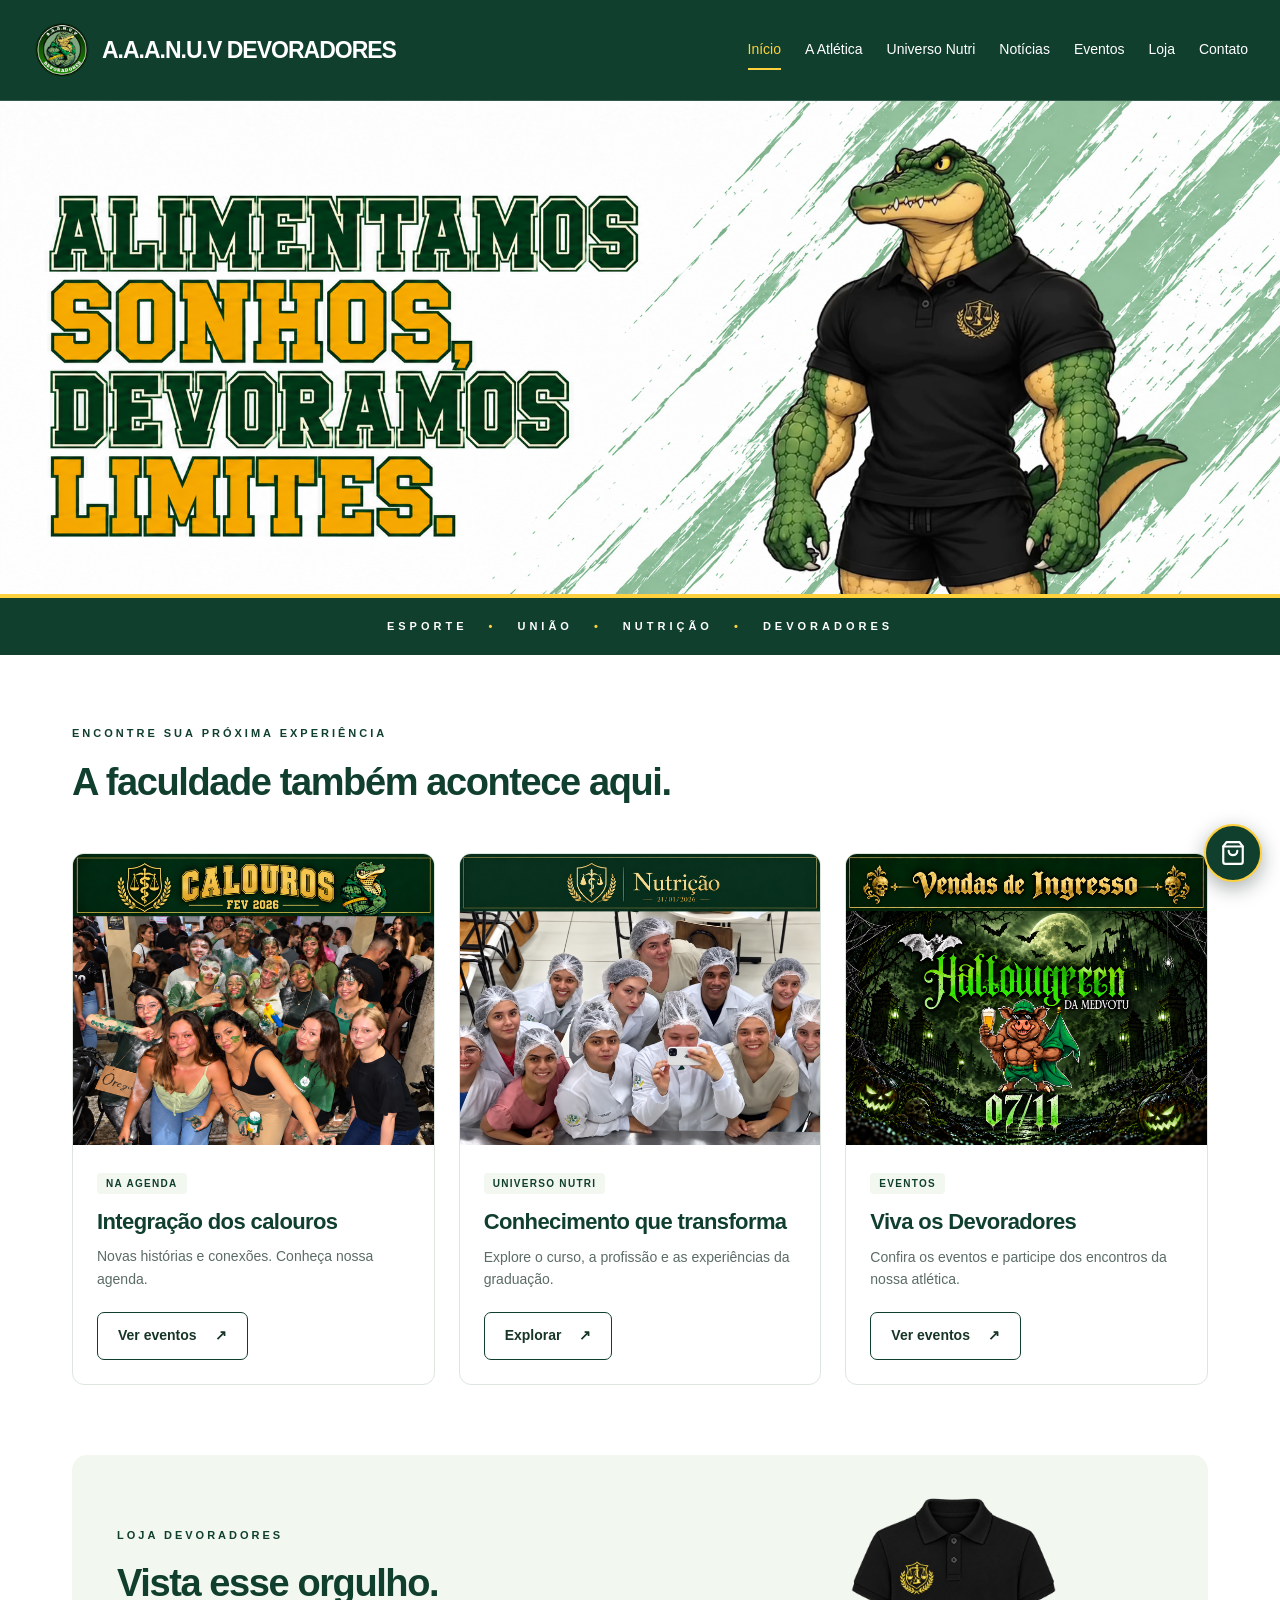
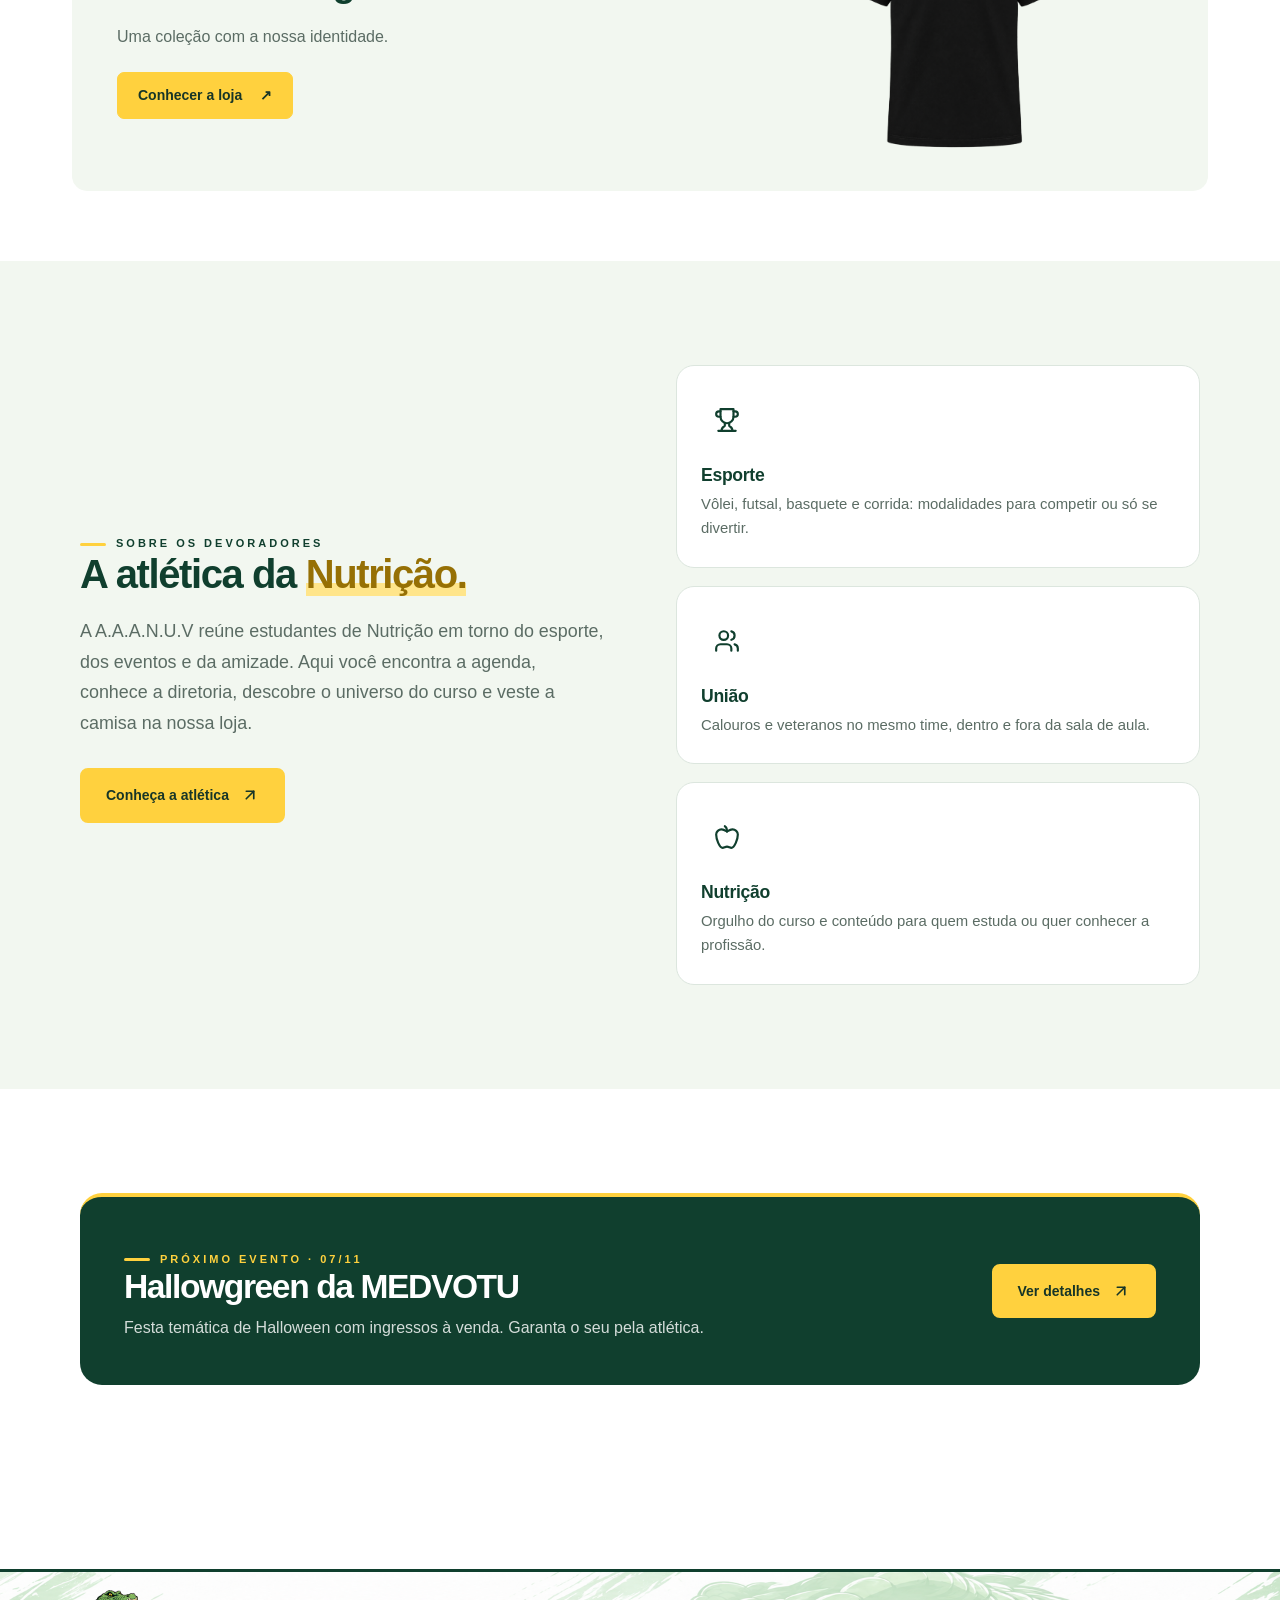
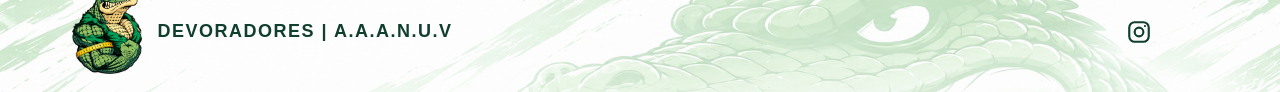
==== index.html @ dd300fca "Adicionando arquivos do site Devoradores" ====
<!doctype html>
<html lang="pt-BR">
  <head>
    <meta charset="UTF-8" />
    <meta name="viewport" content="width=device-width, initial-scale=1" />
    <meta
      name="description"
      content="Devoradores: a atlética de Nutrição da Unifev. Conheça a atlética, o curso, os eventos e a loja."
    />
    <title>Início | Devoradores</title>
    <link rel="icon" href="assets/logo.png" type="image/png" />
    <link rel="stylesheet" href="assets/layout-final.css?v=22" />
    <link rel="stylesheet" href="assets/extras.css?v=1" />
    <style>
      /* Keep the character at full banner height; the WebM has transparent side margins. */
      .hero-banner video#animated-mascot {
        width: auto;
        height: 100%;
        max-width: none;
        flex-shrink: 0;
        object-fit: contain;
        background: transparent;
        pointer-events: none;
      }
    </style>
    <script src="components/site-header.js"></script><script src="components/site-footer.js"></script><script defer src="assets/app.js"></script>
  </head>
  <body>
    <a class="skip" href="#main">Pular para o conteúdo</a>
    <site-header></site-header>
    <main id="main" class="home-full-width">
      <section
        class="hero hero-banner"
        aria-label="Alimentamos sonhos, devoramos limites."
      >
        <img
          class="slogan-banner"
          src="assets/background/topo.png"
          alt="Alimentamos sonhos, devoramos limites. — slogan em verde e amarelo, com rachados verdes à direita"
          width="2021"
          height="778"
          fetchpriority="high"
        />
        <div class="mascot-animation">
          <video
            id="animated-mascot"
            class="hero-image"
            autoplay
            loop
            muted
            playsinline
            preload="auto"
            aria-label="Mascote crocodilo dos Devoradores animado"
            width="1280"
            height="720"
          >
            <source src="assets/devoradores-transparente.webm" type="video/webm" />
          </video>
        </div>
      </section>
      <div class="ribbon">
        ESPORTE <span>•</span> UNIÃO <span>•</span> NUTRIÇÃO
        <span>•</span> DEVORADORES
      </div>
      <div class="content-container">
      <section>
        <div class="section-head">
          <div>
            <p class="eyebrow">Encontre sua próxima experiência</p>
            <h2>A faculdade também acontece aqui.</h2>
          </div>
        </div>
        <div class="grid three experience-grid">
          <article class="card">
            <img
              class=""
              src="assets/calouros.png"
              alt="Integração dos calouros"
              loading="lazy"
            />
            <div class="card-body">
              <span class="tag">Na agenda</span>
              <h3>Integração dos calouros</h3>
              <p>
                Novas histórias e conexões. Conheça nossa agenda.
              </p>
              <a class="button outline" href="eventos.html"
                >Ver eventos <span aria-hidden="true">↗</span></a
              >
            </div>
          </article>
          <article class="card">
            <img
              class=""
              src="assets/nutricao.png"
              alt="Conhecimento que transforma"
              loading="lazy"
            />
            <div class="card-body">
              <span class="tag">Universo Nutri</span>
              <h3>Conhecimento que transforma</h3>
              <p>
                Explore o curso, a profissão e as experiências da graduação.
              </p>
              <a class="button outline" href="nutri.html"
                >Explorar <span aria-hidden="true">↗</span></a
              >
            </div>
          </article>
          <article class="card">
            <img src="assets/eventos.png" alt="Eventos dos Devoradores" loading="lazy" />
            <div class="card-body">
              <span class="tag">Eventos</span>
              <h3>Viva os Devoradores</h3>
              <p>Confira os eventos e participe dos encontros da nossa atlética.</p>
              <a class="button outline" href="eventos.html">Ver eventos <span aria-hidden="true">↗</span></a>
            </div>
          </article>
        </div>
      </section>
      <section class="callout">
        <div>
          <p class="eyebrow">Loja Devoradores</p>
          <h2>Vista esse orgulho.</h2>
          <p>Uma coleção com a nossa identidade.</p>
          <a class="button" href="loja.html"
            >Conhecer a loja <span aria-hidden="true">↗</span></a
          >
        </div>
        <img
          class=""
          src="assets/camiseta.png"
          alt="Camiseta esportiva Devoradores"
          loading="lazy"
        />
      </section>
      </div>

      <section class="ex-sec ex-sec--tint" aria-labelledby="sobre-title">
        <div class="ex-wrap ex-split-light">
          <div class="ex-head">
            <p class="ex-eyebrow">Sobre os Devoradores</p>
            <h2 id="sobre-title">A atlética da <em>Nutrição.</em></h2>
            <p class="ex-lead">
              A A.A.A.N.U.V reúne estudantes de Nutrição em torno do esporte, dos eventos e da
              amizade. Aqui você encontra a agenda, conhece a diretoria, descobre o universo do
              curso e veste a camisa na nossa loja.
            </p>
            <div class="ex-actions"><a class="ex-btn" href="atletica.html">Conheça a atlética <svg viewBox="0 0 24 24" fill="none" stroke="currentColor" stroke-width="2.2" stroke-linecap="round" stroke-linejoin="round" aria-hidden="true"><path d="M7 17 17 7"/><path d="M7 7h10v10"/></svg></a></div>
          </div>
          <div class="ex-cards ex-cards--3s">
            <article class="ex-card"><span class="ex-icon"><svg viewBox="0 0 24 24" fill="none" stroke="currentColor" stroke-width="2" stroke-linecap="round" stroke-linejoin="round" aria-hidden="true"><path d="M6 9H4.5a2.5 2.5 0 0 1 0-5H6"/><path d="M18 9h1.5a2.5 2.5 0 0 0 0-5H18"/><path d="M4 22h16"/><path d="M10 14.66V17c0 .55-.47.98-.97 1.21C7.85 18.75 7 20.24 7 22"/><path d="M14 14.66V17c0 .55.47.98.97 1.21C16.15 18.75 17 20.24 17 22"/><path d="M18 2H6v7a6 6 0 0 0 12 0V2Z"/></svg></span><h3>Esporte</h3><p>Vôlei, futsal, basquete e corrida: modalidades para competir ou só se divertir.</p></article>
            <article class="ex-card"><span class="ex-icon"><svg viewBox="0 0 24 24" fill="none" stroke="currentColor" stroke-width="2" stroke-linecap="round" stroke-linejoin="round" aria-hidden="true"><path d="M16 21v-2a4 4 0 0 0-4-4H6a4 4 0 0 0-4 4v2"/><circle cx="9" cy="7" r="4"/><path d="M22 21v-2a4 4 0 0 0-3-3.87"/><path d="M16 3.13a4 4 0 0 1 0 7.75"/></svg></span><h3>União</h3><p>Calouros e veteranos no mesmo time, dentro e fora da sala de aula.</p></article>
            <article class="ex-card"><span class="ex-icon"><svg viewBox="0 0 24 24" fill="none" stroke="currentColor" stroke-width="2" stroke-linecap="round" stroke-linejoin="round" aria-hidden="true"><path d="M12 20.94c1.5 0 2.75 1.06 4 1.06 3 0 6-8 6-12.22A4.91 4.91 0 0 0 17 5c-2.22 0-4 1.44-5 2-1-.56-2.78-2-5-2a4.9 4.9 0 0 0-5 4.78C2 14 5 22 8 22c1.25 0 2.5-1.06 4-1.06Z"/><path d="M10 2c1 .5 2 2 2 5"/></svg></span><h3>Nutrição</h3><p>Orgulho do curso e conteúdo para quem estuda ou quer conhecer a profissão.</p></article>
          </div>
        </div>
      </section>

      <section class="ex-sec" aria-labelledby="proximo-title">
        <div class="ex-wrap">
          <div class="ex-banner">
            <div>
              <p class="ex-eyebrow">Próximo evento · 07/11</p>
              <h2 id="proximo-title">Hallowgreen da MEDVOTU</h2>
              <p data-sales-note data-open="Festa temática de Halloween com ingressos à venda. Garanta o seu pela atlética.">Festa temática de Halloween. Vendas de ingressos liberadas em 17/10.</p>
            </div>
            <a class="ex-btn" href="eventos.html#agenda">Ver detalhes <svg viewBox="0 0 24 24" fill="none" stroke="currentColor" stroke-width="2.2" stroke-linecap="round" stroke-linejoin="round" aria-hidden="true"><path d="M7 17 17 7"/><path d="M7 7h10v10"/></svg></a>
          </div>
        </div>
      </section>

    </main>
    <site-footer></site-footer>
    <dialog id="detail-dialog">
      <button class="close" aria-label="Fechar janela">×</button>
      <div id="detail-content"></div>
    </dialog>
    <div id="toast" role="status" aria-live="polite"></div>
  <button class="cart-fab" id="cart-open" type="button" aria-label="Abrir sacola"><svg viewBox="0 0 24 24" width="26" height="26" fill="none" stroke="currentColor" stroke-width="2" stroke-linecap="round" stroke-linejoin="round" aria-hidden="true"><path d="M6 2 3 6v14a2 2 0 0 0 2 2h14a2 2 0 0 0 2-2V6l-3-4Z"/><path d="M3 6h18"/><path d="M16 10a4 4 0 0 1-8 0"/></svg><span class="cart-badge" id="cart-count" hidden>0</span></button></body>
</html>
---- assets/layout-final.css ----
*{box-sizing:border-box} :root{--green:#103f2e;--gold:#ffd13e;--ink:#203b31;--muted:#5b6c64;--line:#dce6de;--pale:#f2f7f0}html{scroll-behavior:smooth}body{margin:0;background:#fff;color:var(--ink);font-family:Arial,Helvetica,sans-serif;line-height:1.6}a{color:inherit;text-decoration:none}button,input,select,textarea{font:inherit}button,a,input,select,textarea{-webkit-tap-highlight-color:transparent}button{cursor:pointer}button:focus-visible,a:focus-visible,input:focus-visible,select:focus-visible,textarea:focus-visible{outline:3px solid #bd9112;outline-offset:4px}header{border-bottom:1px solid var(--line);background:#fff}.header-inner{max-width:1240px;margin:auto;min-height:92px;padding:20px 32px;display:flex;align-items:center;gap:26px}.brand{font-weight:900;letter-spacing:-1px;color:var(--green);display:flex;align-items:center;gap:10px;font-size:23px}.brand img{object-fit:contain}nav{display:flex;gap:24px;margin-left:auto;font-size:14px}nav a{padding:8px 0;border-bottom:2px solid transparent}nav a:hover,nav a[aria-current]{color:var(--green);border-color:var(--gold)}.menu-toggle{display:none}.skip{position:absolute;top:-60px;left:15px;background:var(--gold);padding:10px;z-index:20}.skip:focus{top:10px}main{max-width:1200px;margin:auto;padding:0 32px}section{margin:70px 0}.hero{display:grid;grid-template-columns:1.05fr 1fr;gap:55px;align-items:center;min-height:480px;margin:36px 0 44px}.hero-image{width:100%;height:410px;object-fit:contain;border-radius:22px}.hero:has(.hero-image[src$="svg"]){background:linear-gradient(110deg,#fff 50%,#f5f9f3);border-radius:20px}.hero-image[src$="svg"]{object-fit:cover;height:360px}h1,h2,h3{color:var(--green);line-height:1.08;letter-spacing:-1.4px;margin:0 0 20px}h1{font-size:clamp(38px,4.7vw,64px);font-weight:900}h2{font-size:clamp(27px,3vw,38px)}h3{font-size:22px;letter-spacing:-.6px;margin:15px 0 12px}em{font-style:normal;color:#967005;background:linear-gradient(transparent 70%,#ffe58a 70%)}p{color:var(--muted);margin:0 0 22px}.lead{font-size:19px;max-width:540px}.eyebrow{font-size:11px;text-transform:uppercase;letter-spacing:3px;font-weight:bold;color:var(--green);margin:0 0 19px}.button{display:inline-flex;align-items:center;justify-content:center;gap:18px;padding:13px 20px;border:1px solid var(--gold);border-radius:7px;background:var(--gold);color:#173527;font-size:14px;font-weight:bold;line-height:1.4}.button:hover{background:#ffe070;transform:translateY(-1px)}.outline{border-color:var(--green);background:#fff}.outline:hover{background:var(--pale)}.ribbon{border-top:1px solid var(--line);border-bottom:1px solid var(--line);padding:20px 8px;text-align:center;font-size:11px;font-weight:bold;letter-spacing:4px}.ribbon span{color:#bd8f1b;margin:0 14px}.grid{display:grid;gap:24px}.two{grid-template-columns:repeat(2,minmax(0,1fr))}.three{grid-template-columns:repeat(3,minmax(0,1fr))}.four{grid-template-columns:repeat(4,minmax(0,1fr))}.section-head{display:flex;justify-content:space-between;align-items:center;margin-bottom:30px}.card{border:1px solid var(--line);border-radius:12px;overflow:hidden;background:#fff;height:100%;transition:box-shadow .2s}.card:hover{box-shadow:0 10px 35px #143e2d0c}.card>img{width:100%;height:auto;object-fit:contain;display:block}.card-body{padding:24px}.card-body p{font-size:14px}.tag{font-size:10px;font-weight:bold;text-transform:uppercase;letter-spacing:1.3px;color:var(--green);background:var(--pale);padding:5px 9px;border-radius:4px}.callout{display:flex;align-items:center;justify-content:space-between;gap:36px;background:var(--pale);padding:38px 45px;border-radius:15px}.callout>img{width:40%;height:260px;object-fit:contain}.callout p{max-width:550px}.compact h2{font-size:30px}.compact p{margin-bottom:0}.compact .button{flex-shrink:0}.panel{padding:30px;background:var(--pale);border:1px solid var(--line);border-radius:12px}.values>div{border-bottom:1px solid var(--line);padding:12px 0}.values>div:last-child{border:0}.values p{margin:8px 0}.mini{border:1px solid var(--line);padding:25px;border-radius:10px}.mini p{font-size:13px;margin-bottom:0}.number{color:#987823;font-size:26px}.small{font-size:12px;line-height:1.6;margin-top:20px}.text-button{border:0;background:transparent;color:var(--green);padding:8px 0;font-weight:bold;font-size:14px}.text-button:hover{text-decoration:underline}.filters{display:flex;justify-content:space-between;align-items:end;gap:25px;margin-bottom:30px}.search{max-width:330px;flex:1}label{display:block;font-size:13px;font-weight:bold;color:var(--green)}input,select,textarea{display:block;width:100%;padding:12px 14px;margin:8px 0 18px;border:1px solid #cbd9ce;border-radius:6px;background:#fff;color:var(--ink)}textarea{resize:vertical}.chips{display:flex;gap:9px;flex-wrap:wrap;margin-bottom:18px}.chip{background:#f1f5ef;color:var(--green);border:1px solid var(--line);padding:10px 17px;border-radius:6px;font-size:13px}.chip.selected{background:var(--green);color:#fff}.shop-intro{max-width:800px}.shop-layout{display:grid;grid-template-columns:230px 1fr;gap:30px;align-items:start}.vertical-chips{display:flex;flex-direction:column;gap:10px}.product>img{height:260px;object-fit:contain;background:#f3f6f2}.product .button{width:100%}.contact-row{display:flex;justify-content:space-between;padding:18px 0;border-bottom:1px solid var(--line);font-size:14px;gap:20px}.contact-row>span{color:var(--muted)}.contact-mascot{width:100%;height:290px;object-fit:contain;margin-top:25px}#form-status{font-size:14px;color:var(--green);margin-top:15px}footer{max-width:1200px;margin:80px auto 0;border-top:1px solid var(--line);padding:35px 32px;display:flex;flex-wrap:wrap;gap:22px;align-items:center;font-size:13px}footer p{margin:0;flex:1}footer small{width:100%;color:var(--muted);font-size:11px}dialog{width:min(640px,calc(100% - 28px));max-height:90vh;overflow:auto;border:1px solid var(--line);border-radius:16px;padding:40px;color:var(--ink)}dialog::backdrop{background:#0c2b24aa}.close{position:absolute;top:12px;right:16px;border:0;background:none;font-size:28px;color:var(--green)}.dialog-image{width:100%;max-height:260px;object-fit:contain;border-radius:10px;margin-bottom:25px}.cart-row{display:flex;gap:20px;align-items:center;border-bottom:1px solid var(--line);padding:15px 0}.cart-row img{width:85px;height:80px;object-fit:contain}.cart-row p{font-size:12px;margin:5px 0}.cart-row button{margin-left:auto}#toast:not(:empty){position:fixed;bottom:20px;left:50%;transform:translateX(-50%);background:var(--green);color:white;border-radius:10px;padding:16px 25px;box-shadow:0 8px 30px #0002;z-index:10;max-width:90%;font-size:14px}[hidden]{display:none!important}@media(max-width:1000px){.header-inner{gap:14px}nav{gap:13px;font-size:12px}.brand{font-size:19px}.hero{gap:25px}.three{gap:15px}.card-body{padding:20px}}@media(max-width:780px){.header-inner{padding:16px 20px;flex-wrap:wrap;min-height:75px}.menu-toggle{display:block;margin-left:auto;background:#fff;border:1px solid var(--line);border-radius:6px;padding:5px 12px;font-size:22px}nav{display:none;order:4;width:100%;margin:0;padding:10px 0;flex-direction:column;gap:4px}nav.open{display:flex}nav a{padding:10px}main{padding:0 20px}section{margin:44px 0}.hero{grid-template-columns:1fr;gap:20px;margin-top:35px;min-height:0}.hero-image{height:340px}.hero-image[src$="svg"]{height:270px}h1{font-size:46px}.eyebrow{font-size:10px}.lead{font-size:17px}.ribbon{letter-spacing:1.5px;font-size:9px;padding:16px 0}.ribbon span{margin:0 5px}.two,.three{grid-template-columns:1fr}.four{grid-template-columns:repeat(2,minmax(0,1fr))}.card>img{height:auto}.callout{padding:28px;flex-direction:column;align-items:start;gap:24px}.callout>img{width:100%;height:220px}.compact .button{align-self:start}.filters{flex-direction:column;align-items:stretch;gap:10px}.search{max-width:none}.shop-layout{grid-template-columns:1fr}.vertical-chips{flex-direction:row;flex-wrap:wrap}.shop-layout>.grid{grid-template-columns:repeat(2,minmax(0,1fr));gap:12px}.product>img{height:170px}.product h3{font-size:18px}.product .card-body{padding:15px}.product .button{font-size:12px;padding:11px 8px;gap:8px}.contact-row{flex-wrap:wrap}.panel{padding:24px}footer{padding:28px 20px;margin-top:50px;gap:15px}footer p{flex-basis:100%}dialog{padding:35px 22px}.cart-row{gap:10px}.cart-row img{width:55px}}@media(prefers-reduced-motion:reduce){html{scroll-behavior:auto}*{transition:none!important}.button:hover{transform:none}}
/* Emblema oficial fornecido pelo usuário */
.brand img{width:60px;height:60px;object-fit:contain;flex-shrink:0}footer .brand img{width:50px;height:50px}@media(max-width:780px){.brand img{width:45px;height:45px}.header-inner{gap:10px}.brand{font-size:17px}}

.mascot-animation{text-align:center;min-width:0}.mascot-animation .hero-image{height:440px;object-fit:contain;display:block}.mascot-animation .text-button{font-size:12px;font-weight:normal}@media(max-width:780px){.mascot-animation .hero-image{height:360px}}


      /* Banner incorporado: não requer um arquivo de imagem separado. */
      .hero.hero-banner {
        position: relative;
        display: block;
        padding: 0;
        overflow: hidden;
        background: #fff;
        isolation: isolate;
        gap: 0;
      }
      .hero-banner .slogan-banner {
        display: block;
        width: 100%;
        height: auto;
        max-width: none;
        border: 0;
        border-radius: 0;
        box-shadow: none;
      }
      .hero-banner .mascot-animation {
        position: absolute;
        inset: 3% 2% 0 52%;
        display: flex;
        flex-direction: column;
        align-items: center;
        justify-content: flex-end;
        gap: 4px;
        min-width: 0;
      }
      .hero-banner .hero-image {
        display: block;
        width: auto;
        height: 100%;
        max-width: 100%;
        max-height: 100%;
        object-fit: contain;
        background: transparent;
        border: 0;
        border-radius: 0;
        box-shadow: none;
      }

      @media (max-width: 640px) {
        .hero-banner .mascot-animation { inset: 2% 1% 0 52%; }
      }
    
body>main#main.home-full-width{width:100%;max-width:none;padding:0;margin:0}
body>main#main.home-full-width>.hero.hero-banner{width:100%;max-width:none;margin:0;padding:0;min-height:0}
body>main#main.home-full-width>.ribbon{width:100%;max-width:none;margin:0;background:#103f2e;color:#fff;border:0;border-top:4px solid #ffd13e}
body>main#main.home-full-width>.ribbon span{color:#ffd13e}

/* Cabeçalho completo de ponta a ponta. */
header{width:100%;max-width:none}
header>.header-inner{width:100%;max-width:none;margin:0;padding-left:32px;padding-right:32px}
/* Banner e faixa ocupam a largura total; só o conteúdo tem margens. */
body>main#main.home-full-width{width:100%;max-width:none;margin:0;padding:0}
body>main#main.home-full-width>.hero.hero-banner{width:100%;max-width:none;margin:0;padding:0}
body>main#main.home-full-width>.ribbon{width:100%;max-width:none;margin:0;background:#103f2e;color:#fff;border:0;border-top:4px solid #ffd13e}
body>main#main.home-full-width>.ribbon span{color:#ffd13e}
main.home-full-width>.content-container{width:100%;max-width:1200px;margin:0 auto;padding:0 32px}
body>footer{width:100%;max-width:none;background:#103f2e;color:#fff;border-top:4px solid #ffd13e}
body>footer .brand,body>footer p,body>footer small{color:#fff}
@media(max-width:780px){header>.header-inner{padding-left:20px;padding-right:20px}main.home-full-width>.content-container{padding:0 20px}}

/* Menu verde em todas as páginas. */
header{background:#103f2e;border-bottom:1px solid #ffffff24;color:#fff}
header .brand,header nav a{color:#fff}
header nav a:hover,header nav a[aria-current]{color:var(--gold);border-color:var(--gold)}
header .menu-toggle{background:transparent;border-color:#ffffff55;color:#fff}

/* Imagens completas e cards adaptados às suas proporções originais. */
.experience-grid{align-items:start}
.experience-grid>.card{height:auto}
.experience-grid .card-body{overflow-wrap:break-word}

/* Cards com imagens completas nas proporções originais. */
.experience-grid{align-items:start}
.experience-grid>.card{height:auto}
.experience-grid .card-body{overflow-wrap:break-word}

/* Imagens completas, com altura proporcional à largura. */
.card:not(.product)>img{width:100%;height:auto;object-fit:contain;display:block}
.experience-grid{align-items:start}
.experience-grid>.card{height:auto}

/* Rodapé com imagem: redes sociais à esquerda, nome à direita. */
footer.site-footer,body>footer.site-footer{display:block;width:100%;max-width:none;margin:80px 0 0;padding:0;border:0;border-top:3px solid #103f2e;background:#fafafa url("rodape.png") center/cover no-repeat;color:#103f2e}
footer.site-footer .footer-inner{max-width:1200px;min-height:110px;margin:0 auto;padding:0 32px;display:flex;align-items:center;justify-content:space-between;gap:20px}
footer.site-footer .social{display:flex;align-items:center;gap:22px}
footer.site-footer .social a{display:inline-flex;color:#103f2e;transition:transform .15s,color .15s}
footer.site-footer .social a:hover{color:#bd8f1b;transform:translateY(-2px)}
footer.site-footer .footer-title{flex:none;margin:0;color:#103f2e;font-size:18px;font-weight:900;letter-spacing:1.5px;text-align:left;order:-1}
@media(max-width:780px){footer.site-footer,body>footer.site-footer{margin-top:50px}footer.site-footer .footer-inner{min-height:90px;padding:0 20px}footer.site-footer .social{gap:16px}footer.site-footer .footer-title{font-size:13px;letter-spacing:.5px}}

/* Mascote ao lado do nome no rodapé. */
footer.site-footer .footer-brand{display:flex;align-items:center;gap:16px;order:-1}
footer.site-footer .footer-brand img{display:block;width:auto;height:84px;object-fit:contain;flex:none}
footer.site-footer .footer-brand .footer-title{order:0}
footer.site-footer .footer-inner{min-height:120px}
@media(max-width:780px){footer.site-footer .footer-brand{gap:10px}footer.site-footer .footer-brand img{height:62px}footer.site-footer .footer-inner{min-height:90px}}
@media(max-width:780px){footer.site-footer .footer-brand{flex:1;min-width:0}footer.site-footer .footer-brand img{height:56px}footer.site-footer .footer-title{font-size:12px;letter-spacing:.3px;line-height:1.3;min-width:0}footer.site-footer .footer-inner{gap:12px}footer.site-footer .social{gap:12px;flex:none}footer.site-footer .social svg{width:22px;height:22px}}

footer.site-footer .footer-title span{white-space:nowrap}

@media(max-width:780px){footer.site-footer .footer-title{flex:0 1 auto}}

/* ===== Modal "Ver produto" ===== */
dialog.product-dialog{width:min(920px,calc(100% - 28px))}
.pm{display:grid;grid-template-columns:1.15fr 1fr;gap:34px;align-items:start}
.pm-media{background:#f3f6f2;border-radius:12px;overflow:hidden;aspect-ratio:3/2}
.pm-media img{display:block;width:100%;height:100%;object-fit:contain;transition:opacity .15s}
.pm-media img.loading{opacity:.35}
.pm-info h2{margin-bottom:8px}
.pm-info p{margin-bottom:16px}
.pm-info .pm-price{font-size:24px;font-weight:bold;color:var(--green);margin-bottom:12px}
.pm-field{border:0;padding:0;margin:0 0 20px;min-width:0}
.pm-field legend,.pm-field>label{padding:0;margin:0 0 10px;font-size:13px;font-weight:bold;color:var(--green)}
.pm-field legend b{color:var(--ink)}
.swatches,.sizes{display:flex;gap:10px;flex-wrap:wrap}
.swatch{width:38px;height:38px;border-radius:50%;border:1px solid #9fb2a6;padding:0;box-shadow:inset 0 0 0 2px #fff}
.swatch.selected{box-shadow:inset 0 0 0 2px #fff,0 0 0 2px #fff,0 0 0 4px var(--green)}
.size-btn{min-width:50px;padding:10px 14px;border:1px solid #cbd9ce;border-radius:6px;background:#fff;color:var(--green);font-size:13px;font-weight:bold}
.size-btn:hover{background:var(--pale)}
.size-btn.selected{background:var(--green);border-color:var(--green);color:#fff}
.qty{display:inline-flex;align-items:center;border:1px solid #cbd9ce;border-radius:6px;overflow:hidden}
.qty button{width:42px;height:42px;border:0;background:#f1f5ef;color:var(--green);font-size:20px;font-weight:bold;line-height:1}
.qty button:hover{background:#e3ece2}
.qty input{width:58px;height:42px;margin:0;padding:0;border:0;border-radius:0;text-align:center;-moz-appearance:textfield;appearance:textfield}
.qty input::-webkit-outer-spin-button,.qty input::-webkit-inner-spin-button{-webkit-appearance:none;margin:0}
.pm-error{min-height:20px;margin:0 0 8px!important;font-size:13px;color:#a1261b}
.pm-info .button{width:100%}
@media(max-width:780px){.pm{grid-template-columns:1fr;gap:20px}dialog.product-dialog{padding:48px 18px 24px}}

/* ===== Cabeçalho: grosso no topo, fino ao rolar (volta ao grosso no topo) ===== */
:root{--header-h:60px}
html{scroll-padding-top:calc(var(--header-h) + 12px)}
header{position:sticky;top:0;z-index:50;transition:box-shadow .3s ease}
header.is-scrolled{box-shadow:0 4px 18px -8px rgba(4,24,17,.55)}
/* estado inicial (topo): tamanho original, com transição suave */
header>.header-inner{transition:min-height .3s ease,padding .3s ease,gap .3s ease}
header .brand{transition:font-size .3s ease,gap .3s ease}
header .brand img{transition:width .3s ease,height .3s ease}
header nav{transition:font-size .3s ease,gap .3s ease}
header nav a{transition:padding .3s ease,color .2s,border-color .2s}
/* estado reduzido (após rolar) */
header.is-scrolled>.header-inner{min-height:60px;padding-top:6px;padding-bottom:6px;gap:20px}
header.is-scrolled .brand{font-size:18px;letter-spacing:-.6px;gap:9px}
header.is-scrolled .brand img{width:42px;height:42px}
header.is-scrolled nav{font-size:13px;gap:22px}
header.is-scrolled nav a{padding:5px 0}
@media(max-width:1000px){header.is-scrolled nav{gap:13px;font-size:12px}header.is-scrolled .brand{font-size:16px}}
@media(max-width:780px){
  :root{--header-h:54px}
  header.is-scrolled>.header-inner{min-height:54px;padding:6px 16px;gap:8px}
  header.is-scrolled .brand{font-size:14px}
  header.is-scrolled .brand img{width:34px;height:34px}
  header.is-scrolled .menu-toggle{padding:2px 10px;font-size:20px;line-height:1.3}
    header nav.open{max-height:calc(100dvh - var(--header-h) - 10px);overflow-y:auto}
}
@media(prefers-reduced-motion:reduce){header *{transition:none!important}}

/* ===== Rolagem imperceptível, na cor do tema (verde Devoradores) ===== */
:root{--scroll-thumb:rgba(16,63,46,.28);--scroll-thumb-hover:rgba(16,63,46,.55)}
/* Firefox e navegadores sem suporte a ::-webkit-scrollbar */
@supports not selector(::-webkit-scrollbar){
  *{scrollbar-width:thin;scrollbar-color:var(--scroll-thumb) transparent}
}
/* Chrome, Edge, Safari */
::-webkit-scrollbar{width:8px;height:8px;background:transparent}
::-webkit-scrollbar-track,::-webkit-scrollbar-corner{background:transparent}
::-webkit-scrollbar-thumb{background-color:var(--scroll-thumb);background-clip:padding-box;border:2px solid transparent;border-radius:10px}
::-webkit-scrollbar-thumb:hover,::-webkit-scrollbar-thumb:active{background-color:var(--scroll-thumb-hover)}
::-webkit-scrollbar-button{display:none;width:0;height:0}
/* Sobre fundos verdes, o tom do indicador passa a ser dourado translúcido */
.ex-sec--dark,header nav.open{--scroll-thumb:rgba(255,209,62,.35);--scroll-thumb-hover:rgba(255,209,62,.65)}

/* Faixa final integrada ao rodapé — Atlética e Eventos */
body.atl main#main > section.atl-section:last-child,
body.evt main#main > section.evt-section:last-child {
  margin: 0;
  padding: 0;
  width: 100%;
  background: #103f2e;
}
body.atl main#main > section.atl-section:last-child > .atl-wrap,
body.evt main#main > section.evt-section:last-child > .evt-wrap {
  width: 100%;
  max-width: none;
  margin: 0;
}
body.atl main#main > section.atl-section:last-child .atl-cta,
body.evt main#main > section.evt-section:last-child .evt-cta {
  width: 100%;
  border-radius: 0;
  border-top: 4px solid #ffd13e;
  padding: clamp(32px, 4vw, 56px) max(20px, calc((100vw - 1120px)/2));
}
body.atl > footer.site-footer,
body.evt > footer.site-footer {
  margin-top: 0;
}

/* ===== Vendas, sacola e pagamento ===== */
.sales-note{display:inline-block;margin:0 0 22px;padding:10px 16px;border:1px solid var(--gold);background:#fff8db;color:var(--green);border-radius:8px;font-size:14px;font-weight:700;line-height:1.5}
dialog.cart-dialog{width:min(560px,calc(100% - 28px))}
.cart-total{display:flex;justify-content:space-between;align-items:center;margin:8px 0 14px;padding:16px 0;border-top:2px solid var(--green);font-size:18px;color:var(--green)}
.cart-actions{display:flex;flex-wrap:wrap;gap:14px;align-items:center;margin-top:18px}
.button:disabled{opacity:.55;cursor:not-allowed;transform:none}
.pay-methods{border:0;padding:0;margin:6px 0 8px}
.pay-methods legend{margin-bottom:10px;font-size:13px;font-weight:700;color:var(--green)}
.pay-option{display:flex;gap:12px;align-items:flex-start;margin-bottom:10px;padding:14px;border:1px solid var(--line);border-radius:10px;cursor:pointer;font-weight:400}
.pay-option input{width:auto;margin:5px 0 0}
.pay-option small{display:block;color:var(--muted);font-size:13px}
.pay-option:has(input:checked){border-color:var(--green);background:var(--pale)}
#pix-code{font-family:monospace;font-size:12px;word-break:break-all}
[data-sale-cta].is-disabled{opacity:.65;pointer-events:none;cursor:default}
.contact-row a{text-decoration:underline;text-underline-offset:3px}
.cart-sum{margin:8px 0 14px;border-top:2px solid var(--green);padding-top:10px}
.cart-sum>div{display:flex;justify-content:space-between;padding:4px 0;font-size:14px;color:var(--muted)}
.cart-sum .cart-total{border-top:1px solid var(--line);margin:6px 0 0;padding:12px 0 0;font-size:18px;color:var(--green)}
.pix-qr{display:grid;place-items:center;width:min(260px,100%);margin:0 auto 16px;padding:10px;background:#fff;border:1px solid var(--line);border-radius:12px}
.pix-qr svg{width:100%;height:auto;display:block}


/* ===== Sacola: botão flutuante no canto inferior direito ===== */
.cart-fab{position:fixed;right:max(18px,env(safe-area-inset-right));bottom:max(18px,env(safe-area-inset-bottom));z-index:40;width:58px;height:58px;display:grid;place-items:center;padding:0;border:2px solid var(--gold);border-radius:50%;background:var(--green);color:#fff;box-shadow:0 6px 20px rgba(4,24,17,.35);transition:transform .15s,box-shadow .15s,background .15s}
.cart-fab:hover{background:#0b2d20;transform:translateY(-2px);box-shadow:0 10px 26px rgba(4,24,17,.4)}
.cart-fab:active{transform:scale(.96)}
.cart-badge{position:absolute;top:-6px;right:-6px;min-width:24px;height:24px;padding:0 6px;display:grid;place-items:center;border:2px solid #fff;border-radius:12px;background:var(--gold);color:var(--green);font-size:12px;font-weight:900;line-height:1}
@media(max-width:780px){.cart-fab{right:max(14px,env(safe-area-inset-right));bottom:max(14px,env(safe-area-inset-bottom));width:54px;height:54px}}
/* o botão não cobre o Instagram do rodapé */
@media(max-width:1340px){footer.site-footer .footer-inner{padding-right:88px}}
@media(prefers-reduced-motion:reduce){.cart-fab{transition:none}}

/* ===== Contato: ícones nos canais ===== */
.contact-row b{display:flex;align-items:center;gap:10px;color:var(--green)}
.contact-row .ci{flex:none;color:var(--green)}
.contact-row .contact-label{min-width:0}
@media(max-width:780px){
  /* tópico em cima, informação embaixo */
  .contact-row{flex-direction:column;align-items:flex-start;gap:6px;flex-wrap:nowrap}
  .contact-row>span{padding-left:32px;overflow-wrap:anywhere}
  .contact-row b .contact-label{display:inline}
  /* mascote colado no rodapé */
  body.ctt main{padding-bottom:0}
  body.ctt main>section.contact{margin-bottom:0}
  body.ctt .contact-mascot{display:block;width:min(100%,340px);height:auto;margin:10px auto 0}
  body.ctt footer.site-footer{margin-top:0}
}

/* ===== Topo no celular: emblema + nome + botão ☰ SEMPRE lado a lado =====
   O nome encolhe conforme a largura da tela (em vez de empurrar o botão para a linha de baixo).
   O menu aberto continua ocupando a linha inteira abaixo. */
@media(max-width:780px){
  header>.header-inner{flex-wrap:wrap;column-gap:clamp(6px,2.5vw,10px)}
  header .brand{flex:1 1 0;min-width:0;white-space:nowrap;gap:clamp(5px,2vw,10px);font-size:clamp(10.5px,4.2vw,17px)}
  header .brand img{width:clamp(32px,11.5vw,45px);height:clamp(32px,11.5vw,45px)}
  header .menu-toggle{flex:none;margin-left:0}
  header.is-scrolled .brand{font-size:clamp(10.5px,3.8vw,14px)}
  header.is-scrolled .brand img{width:clamp(28px,9vw,34px);height:clamp(28px,9vw,34px)}
}
@media(max-width:360px){
  header>.header-inner,header.is-scrolled>.header-inner{padding-left:12px;padding-right:12px}
  header .menu-toggle{padding:4px 9px;font-size:20px}
}
---- assets/extras.css ----
/* ==========================================================
   Seções extras: ações beneficentes, passos, dicas, FAQ.
   Prefixo .ex-  (não interfere nas demais classes do site).
   Usado em: index, atletica, nutri e eventos.
   ========================================================== */
.ex-sec {
  --ex-green: #103f2e;
  --ex-green-2: #1a5a43;
  --ex-gold: #ffd13e;
  --ex-ink: #203b31;
  --ex-muted: #5b6c64;
  --ex-line: #dce6de;
  --ex-pale: #f2f7f0;
  --ex-radius: 18px;
  --ex-ease: cubic-bezier(0.22, 1, 0.36, 1);
  margin: 0;
  padding: clamp(56px, 9vw, 104px) 0;
  background: #fff;
}
.ex-sec--tint { background: var(--ex-pale); }
.ex-sec--dark { background: var(--ex-green); color: #fff; border-top: 4px solid var(--ex-gold); position: relative; overflow: hidden; }
.ex-sec--dark::before {
  content: "";
  position: absolute;
  width: 520px; height: 520px;
  right: -180px; top: -220px;
  border-radius: 50%;
  background: radial-gradient(circle, rgba(255, 209, 62, 0.16), transparent 68%);
  pointer-events: none;
}
.ex-wrap { position: relative; width: min(1120px, 100% - 40px); margin-inline: auto; }

/* ---------- textos ---------- */
.ex-eyebrow {
  display: inline-flex;
  align-items: center;
  gap: 10px;
  margin: 0 0 16px;
  font-size: 11px;
  font-weight: 700;
  letter-spacing: 3px;
  text-transform: uppercase;
  color: var(--ex-green);
}
.ex-eyebrow::before { content: ""; width: 26px; height: 3px; border-radius: 3px; background: var(--ex-gold); }
.ex-sec--dark .ex-eyebrow { color: var(--ex-gold); }
.ex-sec h2 { margin: 0; font-size: clamp(1.8rem, 3.6vw, 2.5rem); color: var(--ex-green); }
.ex-sec h3 { margin: 0; font-size: 1.1rem; letter-spacing: -0.3px; color: var(--ex-green); }
.ex-sec.ex-sec--dark h2, .ex-sec.ex-sec--dark h3 { color: #fff; }
.ex-sec--dark em { color: var(--ex-gold); background: none; }
.ex-head { max-width: 640px; margin-bottom: clamp(32px, 5vw, 52px); }
.ex-lead { margin: 20px 0 0; max-width: 56ch; font-size: clamp(1rem, 1.5vw, 1.12rem); line-height: 1.7; color: var(--ex-muted); }
.ex-sec--dark .ex-lead { color: rgba(255, 255, 255, 0.82); }
.ex-sec p { margin-bottom: 0; }

/* ---------- ícone ---------- */
.ex-icon {
  flex: none;
  display: grid;
  place-items: center;
  width: 52px; height: 52px;
  border-radius: 14px;
  background: var(--ex-pale);
  color: var(--ex-green);
  transition: background 0.3s, color 0.3s, transform 0.4s var(--ex-ease);
}
.ex-icon svg { width: 26px; height: 26px; }
.ex-sec--tint .ex-icon { background: #fff; }
.ex-sec--dark .ex-icon { background: rgba(255, 209, 62, 0.14); color: var(--ex-gold); }

/* ---------- cards ---------- */
.ex-cards { display: grid; gap: 18px; grid-template-columns: repeat(3, 1fr); }
.ex-cards--4 { grid-template-columns: repeat(4, 1fr); }
.ex-cards--2 { grid-template-columns: repeat(2, 1fr); }
.ex-card {
  position: relative;
  padding: 28px 24px 26px;
  background: #fff;
  border: 1px solid var(--ex-line);
  border-radius: var(--ex-radius);
  overflow: hidden;
  transition: transform 0.4s var(--ex-ease), box-shadow 0.4s, border-color 0.4s, background 0.4s;
}
.ex-card::after {
  content: "";
  position: absolute;
  left: 0; bottom: 0;
  height: 4px; width: 100%;
  background: var(--ex-gold);
  transform: scaleX(0);
  transform-origin: left;
  transition: transform 0.45s var(--ex-ease);
}
.ex-sec .ex-card h3 { margin-top: 20px; }
.ex-card p { margin: 8px 0 0; font-size: 0.93rem; line-height: 1.6; color: var(--ex-muted); }
.ex-card:hover { transform: translateY(-8px); border-color: transparent; box-shadow: 0 24px 40px -26px rgba(16, 63, 46, 0.55); }
.ex-card:hover::after { transform: scaleX(1); }
.ex-card:hover .ex-icon { background: var(--ex-green); color: var(--ex-gold); transform: rotate(-8deg) scale(1.06); }
.ex-sec--dark .ex-card { background: rgba(255, 255, 255, 0.06); border-color: rgba(255, 255, 255, 0.14); }
.ex-sec--dark .ex-card p { color: rgba(255, 255, 255, 0.78); }
.ex-sec--dark .ex-card:hover { background: rgba(255, 255, 255, 0.1); border-color: rgba(255, 209, 62, 0.4); box-shadow: 0 24px 40px -26px rgba(0, 0, 0, 0.6); }
.ex-sec--dark .ex-card:hover .ex-icon { background: var(--ex-gold); color: #173527; }
.ex-chip {
  display: inline-block;
  margin-top: 16px;
  padding: 5px 12px;
  border-radius: 999px;
  background: var(--ex-pale);
  color: var(--ex-green);
  font-size: 11px;
  font-weight: 700;
  letter-spacing: 1.2px;
  text-transform: uppercase;
}
.ex-sec--dark .ex-chip { background: rgba(255, 209, 62, 0.16); color: var(--ex-gold); }

/* ---------- bloco dividido (texto + lista) ---------- */
.ex-split { display: grid; grid-template-columns: 0.9fr 1.1fr; gap: clamp(32px, 6vw, 80px); align-items: start; }
.ex-list { display: grid; gap: 14px; }
.ex-item {
  display: flex;
  gap: 18px;
  align-items: flex-start;
  padding: 20px 22px;
  background: rgba(255, 255, 255, 0.06);
  border: 1px solid rgba(255, 255, 255, 0.14);
  border-radius: var(--ex-radius);
  transition: transform 0.35s var(--ex-ease), background 0.35s, border-color 0.35s;
}
.ex-item:hover { transform: translateX(6px); background: rgba(255, 255, 255, 0.1); border-color: rgba(255, 209, 62, 0.45); }
.ex-item p { margin: 4px 0 0; font-size: 0.93rem; line-height: 1.55; color: rgba(255, 255, 255, 0.78); }

/* ---------- botões ---------- */
.ex-actions { display: flex; gap: 12px; flex-wrap: wrap; margin-top: 30px; }
.ex-btn {
  display: inline-flex;
  align-items: center;
  gap: 12px;
  padding: 14px 24px;
  border-radius: 8px;
  border: 2px solid var(--ex-gold);
  background: var(--ex-gold);
  color: #173527;
  font-size: 14px;
  font-weight: 700;
  transition: transform 0.3s var(--ex-ease), background 0.3s, box-shadow 0.3s, color 0.3s;
}
.ex-btn svg { width: 18px; height: 18px; transition: transform 0.3s var(--ex-ease); }
.ex-btn:hover { background: #ffe070; transform: translateY(-2px); box-shadow: 0 12px 24px -12px rgba(189, 145, 18, 0.7); }
.ex-btn:hover svg { transform: translate(3px, -3px); }
.ex-btn--ghost { background: transparent; color: #fff; border-color: rgba(255, 255, 255, 0.45); }
.ex-btn--ghost:hover { background: rgba(255, 255, 255, 0.1); box-shadow: none; }
.ex-sec:not(.ex-sec--dark) .ex-btn--ghost { color: var(--ex-green); border-color: var(--ex-green); }
.ex-sec:not(.ex-sec--dark) .ex-btn--ghost:hover { background: var(--ex-pale); }

/* ---------- passos ---------- */
.ex-steps { display: grid; grid-template-columns: repeat(4, 1fr); gap: 18px; margin: 0; padding: 0; list-style: none; }
.ex-step {
  position: relative;
  padding: 26px 22px 28px;
  background: #fff;
  border: 1px solid var(--ex-line);
  border-radius: var(--ex-radius);
  transition: transform 0.4s var(--ex-ease), box-shadow 0.4s, background 0.4s, border-color 0.4s;
}
.ex-num {
  display: block;
  margin-bottom: 18px;
  font-size: 2.6rem;
  font-weight: 900;
  line-height: 1;
  letter-spacing: -2px;
  color: transparent;
  -webkit-text-stroke: 2px var(--ex-gold);
  transition: color 0.4s, transform 0.4s var(--ex-ease);
}
.ex-step p { margin: 6px 0 0; font-size: 0.93rem; line-height: 1.6; color: var(--ex-muted); transition: color 0.4s; }
.ex-step h3 { transition: color 0.4s; }
.ex-step:hover { transform: translateY(-8px); background: var(--ex-green); border-color: var(--ex-green); box-shadow: 0 24px 40px -26px rgba(16, 63, 46, 0.7); }
.ex-step:hover .ex-num { color: var(--ex-gold); transform: translateX(4px); }
.ex-step:hover h3 { color: #fff; }
.ex-step:hover p { color: rgba(255, 255, 255, 0.82); }
.ex-steps--3 { grid-template-columns: repeat(3, 1fr); }

/* ---------- FAQ ---------- */
.ex-faq { display: grid; gap: 12px; max-width: 820px; }
.ex-faq details { background: #fff; border: 1px solid var(--ex-line); border-radius: 14px; transition: border-color 0.3s, box-shadow 0.3s; }
.ex-faq details[open] { border-color: var(--ex-green); box-shadow: 0 16px 32px -24px rgba(16, 63, 46, 0.5); }
.ex-faq summary {
  display: flex;
  align-items: center;
  justify-content: space-between;
  gap: 16px;
  padding: 18px 22px;
  cursor: pointer;
  list-style: none;
  font-weight: 700;
  color: var(--ex-green);
}
.ex-faq summary::-webkit-details-marker { display: none; }
.ex-faq summary::after {
  content: "+";
  flex: none;
  display: grid;
  place-items: center;
  width: 28px; height: 28px;
  border-radius: 50%;
  background: var(--ex-pale);
  font-size: 18px;
  line-height: 1;
  transition: transform 0.3s var(--ex-ease), background 0.3s;
}
.ex-faq details[open] summary::after { transform: rotate(45deg); background: var(--ex-gold); }
.ex-faq details p { padding: 0 22px 20px; line-height: 1.7; color: var(--ex-muted); }
.ex-faq summary:focus-visible { outline: 3px solid #bd9112; outline-offset: 2px; border-radius: 14px; }

/* ---------- faixa de destaque (index) ---------- */
.ex-banner {
  display: flex;
  align-items: center;
  justify-content: space-between;
  gap: 28px;
  flex-wrap: wrap;
  padding: clamp(28px, 4vw, 44px);
  border-radius: 22px;
  border-top: 4px solid var(--ex-gold);
  background: var(--ex-green);
  color: #fff;
}
.ex-banner h2 { color: #fff; font-size: clamp(1.5rem, 3vw, 2.1rem); }
.ex-banner p { margin-top: 10px; color: rgba(255, 255, 255, 0.82); }
.ex-banner .ex-eyebrow { color: var(--ex-gold); }
.ex-note { margin: 28px 0 0; font-size: 12px; line-height: 1.6; color: var(--ex-muted); }
.ex-sec--dark .ex-note { color: rgba(255, 255, 255, 0.6); }

/* ---------- responsivo ---------- */
/* convive com as animações de entrada (data-reveal) das páginas internas */
.ex-sec .ex-card[data-reveal].is-visible,
.ex-sec .ex-step[data-reveal].is-visible,
.ex-sec .ex-item[data-reveal].is-visible {
  transition: opacity 0.8s var(--ex-ease), transform 0.4s var(--ex-ease), box-shadow 0.4s, background 0.4s, border-color 0.4s;
  transition-delay: 0s;
}
.ex-sec .ex-card[data-reveal].is-visible:hover,
.ex-sec .ex-step[data-reveal].is-visible:hover { transform: translateY(-8px); }
.ex-sec .ex-item[data-reveal].is-visible:hover { transform: translateX(6px); }

@media (max-width: 960px) {
  .ex-cards, .ex-cards--4 { grid-template-columns: repeat(2, 1fr); }
  .ex-steps { grid-template-columns: repeat(2, 1fr); }
}
@media (max-width: 760px) {
  .ex-split { grid-template-columns: 1fr; }
  .ex-steps--3 { grid-template-columns: 1fr; }
  .ex-banner { flex-direction: column; align-items: flex-start; }
}
@media (max-width: 560px) {
  .ex-cards, .ex-cards--4, .ex-cards--2 { grid-template-columns: 1fr; }
  .ex-steps { gap: 12px; }
  .ex-step { padding: 20px 16px 22px; }
  .ex-num { font-size: 2.1rem; }
}
@media (prefers-reduced-motion: reduce) {
  .ex-sec *, .ex-sec *::before, .ex-sec *::after { transition: none !important; animation: none !important; }
}

/* ---------- index: bloco "Sobre" ---------- */
.ex-split-light { display: grid; grid-template-columns: 1fr 1fr; gap: clamp(32px, 6vw, 72px); align-items: center; }
.ex-split-light .ex-head { margin-bottom: 0; }
.ex-cards--3s { grid-template-columns: 1fr; }
@media (max-width: 760px) { .ex-split-light { grid-template-columns: 1fr; } }
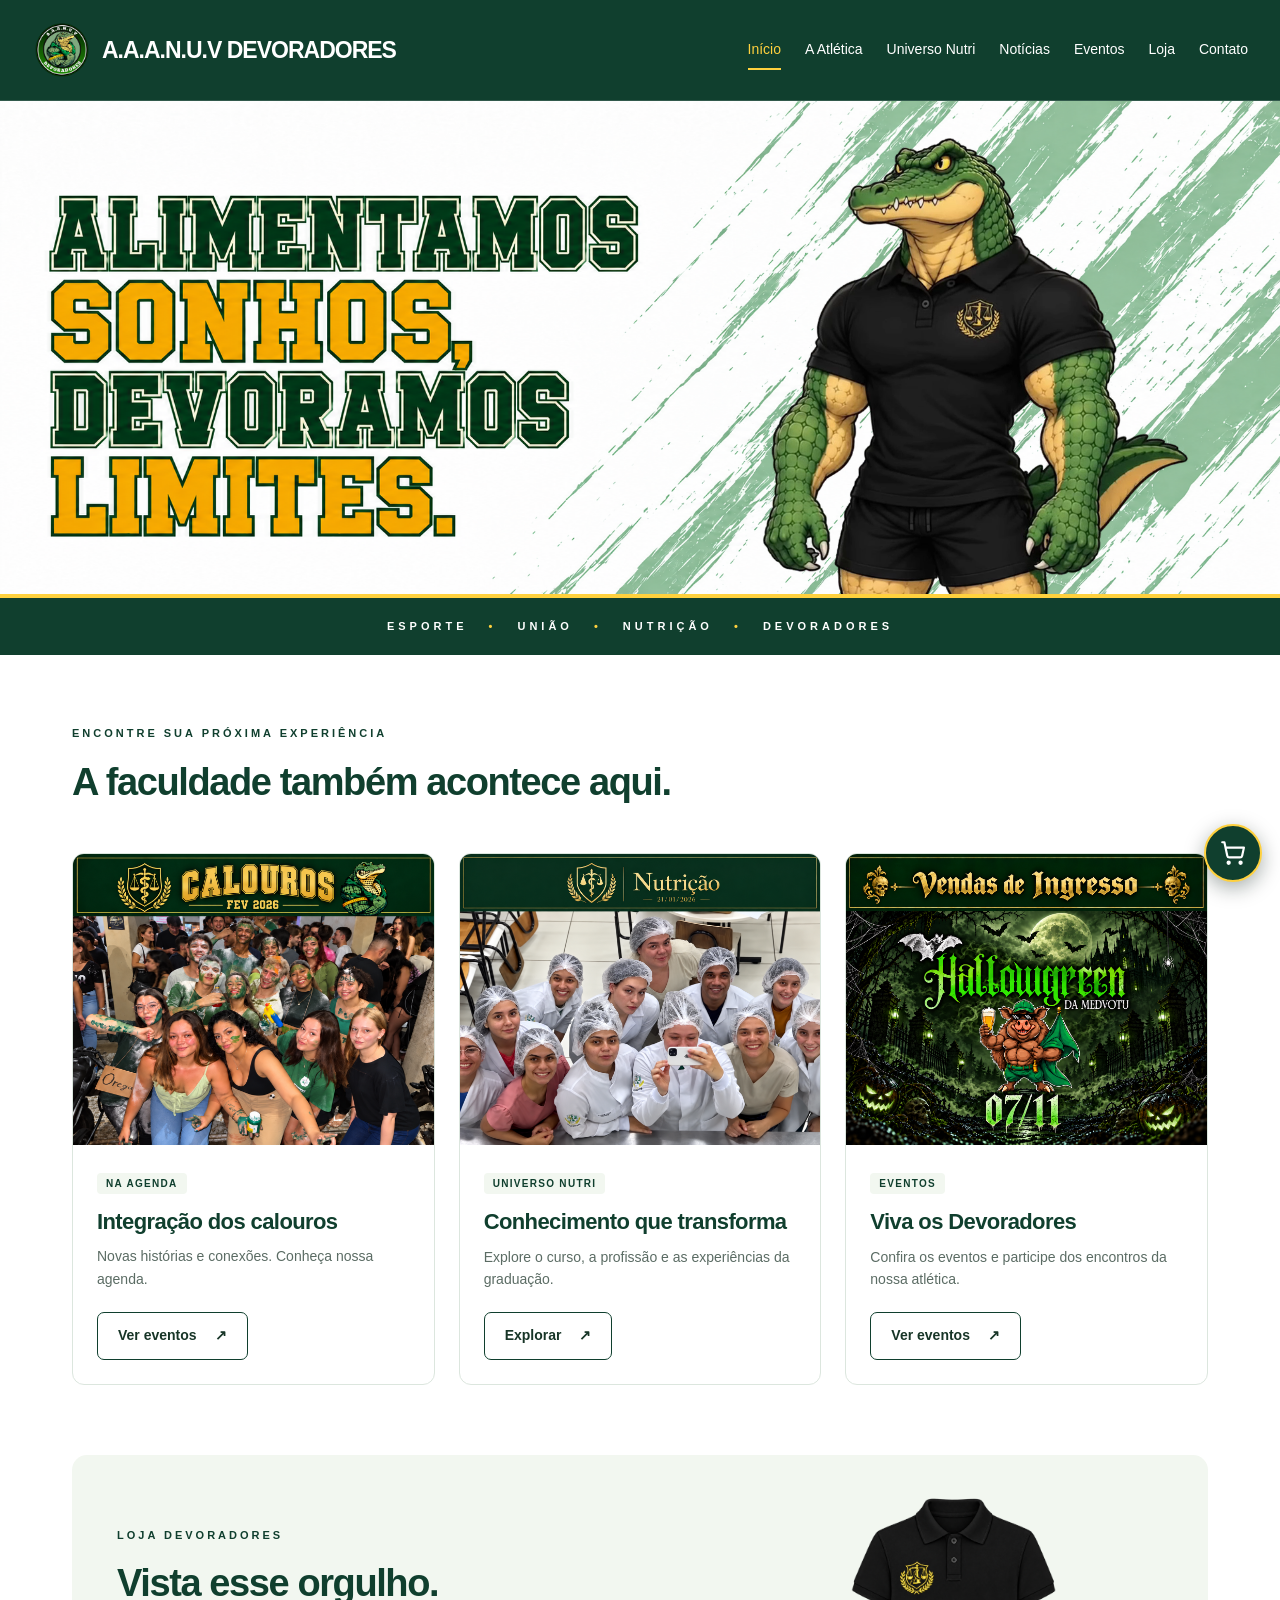
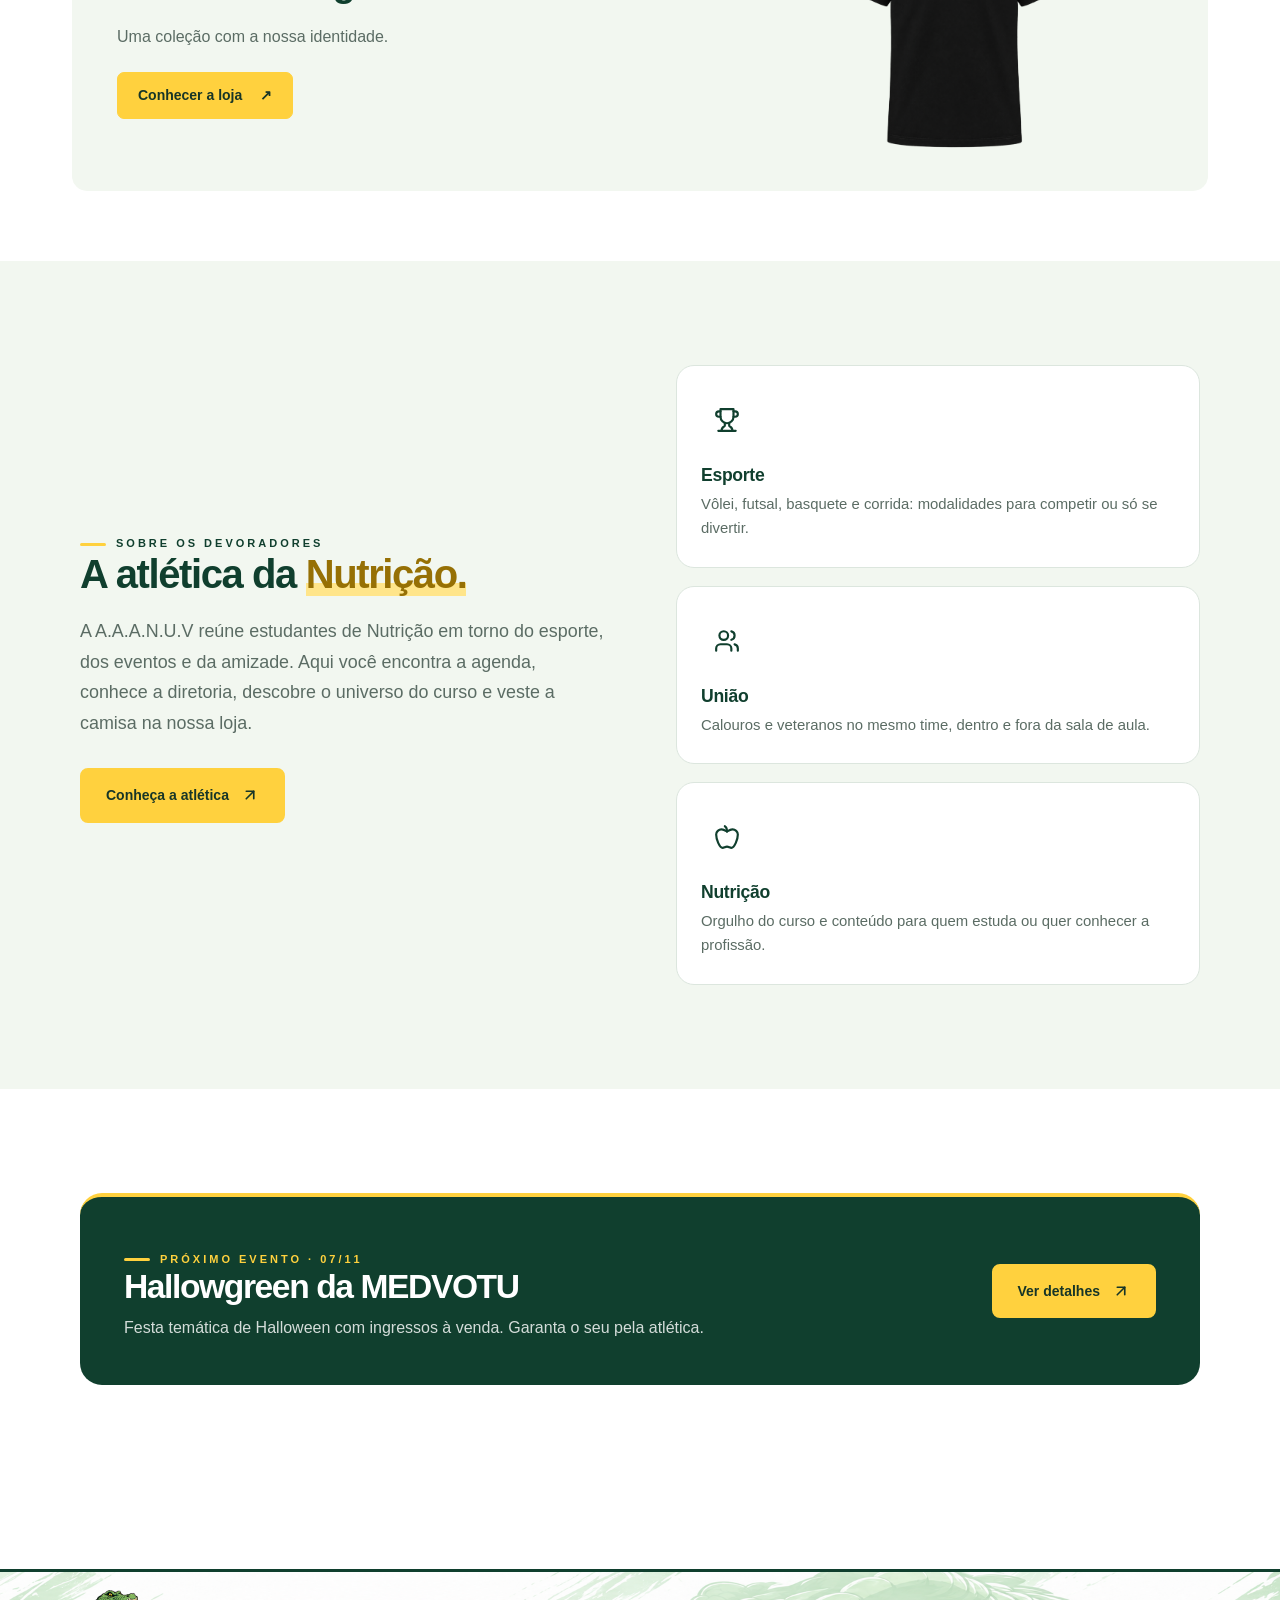
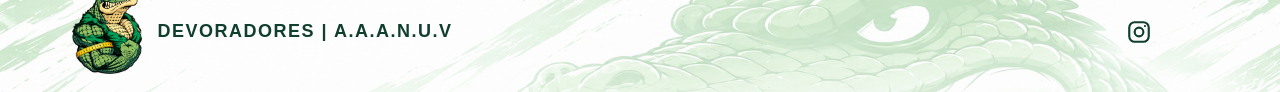
==== commit 6afea762: "First Commit" ====
--- a/index.html
+++ b/index.html
@@ -176,5 +176,5 @@
       <div id="detail-content"></div>
     </dialog>
     <div id="toast" role="status" aria-live="polite"></div>
-  <button class="cart-fab" id="cart-open" type="button" aria-label="Abrir sacola"><svg viewBox="0 0 24 24" width="26" height="26" fill="none" stroke="currentColor" stroke-width="2" stroke-linecap="round" stroke-linejoin="round" aria-hidden="true"><path d="M6 2 3 6v14a2 2 0 0 0 2 2h14a2 2 0 0 0 2-2V6l-3-4Z"/><path d="M3 6h18"/><path d="M16 10a4 4 0 0 1-8 0"/></svg><span class="cart-badge" id="cart-count" hidden>0</span></button></body>
+  <button class="cart-fab" id="cart-open" type="button" aria-label="Abrir carrinho"><svg viewBox="0 0 24 24" width="26" height="26" fill="none" stroke="currentColor" stroke-width="2" stroke-linecap="round" stroke-linejoin="round" aria-hidden="true"><circle cx="8" cy="21" r="1"/><circle cx="19" cy="21" r="1"/><path d="M2.05 2.05h2l2.66 12.42a2 2 0 0 0 2 1.58h9.78a2 2 0 0 0 1.95-1.57l1.65-7.43H5.12"/></svg><span class="cart-badge" id="cart-count" hidden>0</span></button></body>
 </html>
--- a/assets/layout-final.css
+++ b/assets/layout-final.css
@@ -207,7 +207,7 @@
   margin-top: 0;
 }
 
-/* ===== Vendas, sacola e pagamento ===== */
+/* ===== Vendas, carrinho e pagamento ===== */
 .sales-note{display:inline-block;margin:0 0 22px;padding:10px 16px;border:1px solid var(--gold);background:#fff8db;color:var(--green);border-radius:8px;font-size:14px;font-weight:700;line-height:1.5}
 dialog.cart-dialog{width:min(560px,calc(100% - 28px))}
 .cart-total{display:flex;justify-content:space-between;align-items:center;margin:8px 0 14px;padding:16px 0;border-top:2px solid var(--green);font-size:18px;color:var(--green)}
@@ -229,7 +229,7 @@
 .pix-qr svg{width:100%;height:auto;display:block}
 
 
-/* ===== Sacola: botão flutuante no canto inferior direito ===== */
+/* ===== Carrinho: botão flutuante no canto inferior direito ===== */
 .cart-fab{position:fixed;right:max(18px,env(safe-area-inset-right));bottom:max(18px,env(safe-area-inset-bottom));z-index:40;width:58px;height:58px;display:grid;place-items:center;padding:0;border:2px solid var(--gold);border-radius:50%;background:var(--green);color:#fff;box-shadow:0 6px 20px rgba(4,24,17,.35);transition:transform .15s,box-shadow .15s,background .15s}
 .cart-fab:hover{background:#0b2d20;transform:translateY(-2px);box-shadow:0 10px 26px rgba(4,24,17,.4)}
 .cart-fab:active{transform:scale(.96)}
@@ -270,3 +270,83 @@
   header>.header-inner,header.is-scrolled>.header-inner{padding-left:12px;padding-right:12px}
   header .menu-toggle{padding:4px 9px;font-size:20px}
 }
+
+/* ===== Pagamento: retorno do checkout (confirmando / concluído) ===== */
+.pay-info{margin:4px 0 10px;font-size:14px;color:var(--muted)}
+.pay-status{text-align:center;padding:10px 0 4px}
+.pay-status h2{margin:14px 0 8px}
+.pay-status .cart-actions{justify-content:center}
+.pay-spinner{width:56px;height:56px;margin:8px auto 0;border:5px solid var(--line);border-top-color:var(--green);border-radius:50%;animation:pay-spin .8s linear infinite}
+@keyframes pay-spin{to{transform:rotate(360deg)}}
+.pay-check{width:112px;height:112px;display:block;margin:6px auto 0;animation:pay-pop .5s .55s ease-out both}
+.pay-check-circle{fill:var(--pale);stroke:var(--green);stroke-width:4;stroke-linecap:round;stroke-dasharray:226;stroke-dashoffset:226;transform:rotate(-90deg);transform-origin:50% 50%;animation:pay-draw .6s ease-out forwards}
+.pay-check-mark{fill:none;stroke:var(--green);stroke-width:6;stroke-linecap:round;stroke-linejoin:round;stroke-dasharray:60;stroke-dashoffset:60;animation:pay-draw .4s .5s ease-out forwards}
+@keyframes pay-draw{to{stroke-dashoffset:0}}
+@keyframes pay-pop{0%{transform:scale(1)}50%{transform:scale(1.12)}100%{transform:scale(1)}}
+@media (prefers-reduced-motion:reduce){.pay-spinner{animation-duration:2s}.pay-check,.pay-check-circle,.pay-check-mark{animation:none;stroke-dashoffset:0}}
+
+/* ===== Carrinho: visual organizado (itens em cartões, resumo, selo de segurança) ===== */
+dialog.cart-dialog{padding:34px 30px 28px}
+.cart-dialog .eyebrow{margin-bottom:8px}
+.cart-title{display:flex;align-items:center;gap:12px;flex-wrap:wrap;margin:0 0 18px}
+.cart-title h2{margin:0}
+.count-pill{padding:4px 12px;border-radius:999px;background:var(--pale);border:1px solid var(--line);color:var(--green);font-size:12px;font-weight:700}
+.cart-list{list-style:none;margin:0;padding:0;display:grid;gap:12px}
+.cart-item{display:grid;grid-template-columns:76px minmax(0,1fr) auto;gap:14px;align-items:center;padding:12px;background:#fff;border:1px solid var(--line);border-radius:14px;box-shadow:0 1px 2px rgba(16,63,46,.06)}
+.cart-thumb{width:76px;height:76px;object-fit:contain;background:var(--pale);border-radius:10px;padding:4px}
+.cart-name{display:block;margin-bottom:7px;color:var(--green);font-size:15px;line-height:1.3}
+.cart-meta{display:flex;flex-wrap:wrap;gap:6px}
+.chip{padding:2px 10px;border-radius:999px;background:var(--pale);border:1px solid var(--line);color:var(--muted);font-size:12px;font-weight:700;line-height:1.6}
+.cart-side{display:flex;flex-direction:column;align-items:flex-end;gap:2px;text-align:right}
+.cart-price{color:var(--green);font-size:16px;white-space:nowrap}
+.cart-unit{color:var(--muted);font-size:11px}
+.cart-remove{margin-top:6px;padding:2px 0;border:0;background:none;color:#a1261b;font-size:12px;font-weight:700;text-decoration:underline;text-underline-offset:3px;cursor:pointer}
+.cart-dialog .cart-sum{margin:18px 0 16px;padding:4px 18px;background:var(--pale);border:1px solid var(--line);border-radius:14px}
+.cart-dialog .cart-sum>div{display:flex;justify-content:space-between;align-items:center;padding:10px 0;border-bottom:1px solid var(--line);font-size:14px;color:var(--muted)}
+.cart-dialog .cart-sum .cart-total{margin:0;padding:14px 0 12px;border:0;font-size:15px;color:var(--green)}
+.cart-dialog .cart-sum .cart-total b{font-size:22px}
+.trust-box{display:flex;gap:12px;align-items:flex-start;margin:0 0 16px;padding:14px 16px;border:1px solid #bfd8c7;border-radius:14px;background:linear-gradient(180deg,#f7fcf8,#edf6ef)}
+.trust-icon{flex:none;display:grid;place-items:center;width:38px;height:38px;border-radius:50%;background:var(--green);color:var(--gold)}
+.trust-title{margin:0 0 3px;color:var(--green);font-size:14px;font-weight:700;line-height:1.5}
+.trust-text{margin:0;color:var(--muted);font-size:12.5px;line-height:1.5}
+.verified-pill{display:inline-flex;align-items:center;gap:4px;margin-left:2px;padding:1px 9px 1px 4px;border:1px solid #b5d9c0;border-radius:999px;background:#e3f3e8;color:var(--green);font-size:11px;font-weight:700;vertical-align:middle;white-space:nowrap}
+.verified-pill svg{width:16px;height:16px;color:#1a8a4a}
+.trust-points{list-style:none;display:flex;flex-wrap:wrap;gap:4px 14px;margin:9px 0 0;padding:0;color:var(--green);font-size:12px;font-weight:700}
+.trust-points li::before{content:"✓ ";color:#1a8a4a}
+.cart-cta{display:grid;gap:10px;margin-top:4px}
+.cart-cta>.button{width:100%}
+.cart-secondary{display:grid;grid-template-columns:1fr auto;gap:10px;align-items:center}
+.cart-secondary .button{width:100%}
+.cart-secondary .text-button{justify-self:start}
+.cart-secondary .text-button:last-child{justify-self:end}
+.clear-btn{display:inline-flex;align-items:center;justify-content:center;gap:7px;padding:12px 14px;border:1px solid var(--line);border-radius:7px;background:#fff;color:#a1261b;font-size:13px;font-weight:700;white-space:nowrap;cursor:pointer;transition:background .15s,border-color .15s}
+.clear-btn:hover{background:#fdf2f1;border-color:#e9b9b4}
+.clear-btn.confirm{background:#a1261b;border-color:#a1261b;color:#fff}
+.cart-empty{text-align:center;padding:10px 0 6px;color:var(--muted)}
+.cart-empty h2{margin:0 0 6px}
+.cart-empty p{margin:0 0 6px}
+.cart-empty-icon{display:grid;place-items:center;width:68px;height:68px;margin:0 auto 14px;border-radius:50%;background:var(--pale);border:1px solid var(--line);color:var(--green)}
+.pay-verified{margin:2px 0 0}
+@media(max-width:520px){
+  dialog.cart-dialog{padding:30px 16px 22px}
+  .cart-item{grid-template-columns:64px minmax(0,1fr);gap:10px 12px}
+  .cart-thumb{width:64px;height:64px}
+  .cart-side{grid-column:1/-1;flex-direction:row;align-items:center;justify-content:space-between;gap:10px;padding-top:8px;border-top:1px solid var(--line)}
+  .cart-side .cart-unit{margin-right:auto}
+  .cart-remove{margin-top:0}
+  .cart-secondary{grid-template-columns:1fr}
+  .clear-btn{width:100%}
+  .cart-secondary .text-button,.cart-secondary .text-button:last-child{justify-self:center}
+}
+
+/* ===== Botão do carrinho: balão "Seu carrinho" ao passar o mouse (ou focar com o teclado) ===== */
+.cart-fab::before,.cart-fab::after{position:absolute;top:50%;opacity:0;pointer-events:none;transition:opacity .18s ease,transform .18s ease}
+.cart-fab::before{content:"";right:calc(100% + 9px);width:10px;height:10px;background:var(--green);border-top:1px solid var(--gold);border-right:1px solid var(--gold);transform:translate(8px,-50%) rotate(45deg)}
+.cart-fab::after{content:attr(data-tip);right:calc(100% + 14px);padding:9px 16px;border:1px solid var(--gold);border-radius:999px;background:var(--green);color:#fff;font-size:13px;font-weight:700;letter-spacing:.2px;line-height:1.2;white-space:nowrap;box-shadow:0 8px 22px rgba(4,24,17,.3);transform:translate(8px,-50%)}
+.cart-fab:focus-visible::before{opacity:1;transform:translate(0,-50%) rotate(45deg)}
+.cart-fab:focus-visible::after{opacity:1;transform:translate(0,-50%)}
+@media(hover:hover){
+  .cart-fab:hover::before{opacity:1;transform:translate(0,-50%) rotate(45deg)}
+  .cart-fab:hover::after{opacity:1;transform:translate(0,-50%)}
+}
+@media(prefers-reduced-motion:reduce){.cart-fab::before,.cart-fab::after{transition:none}}
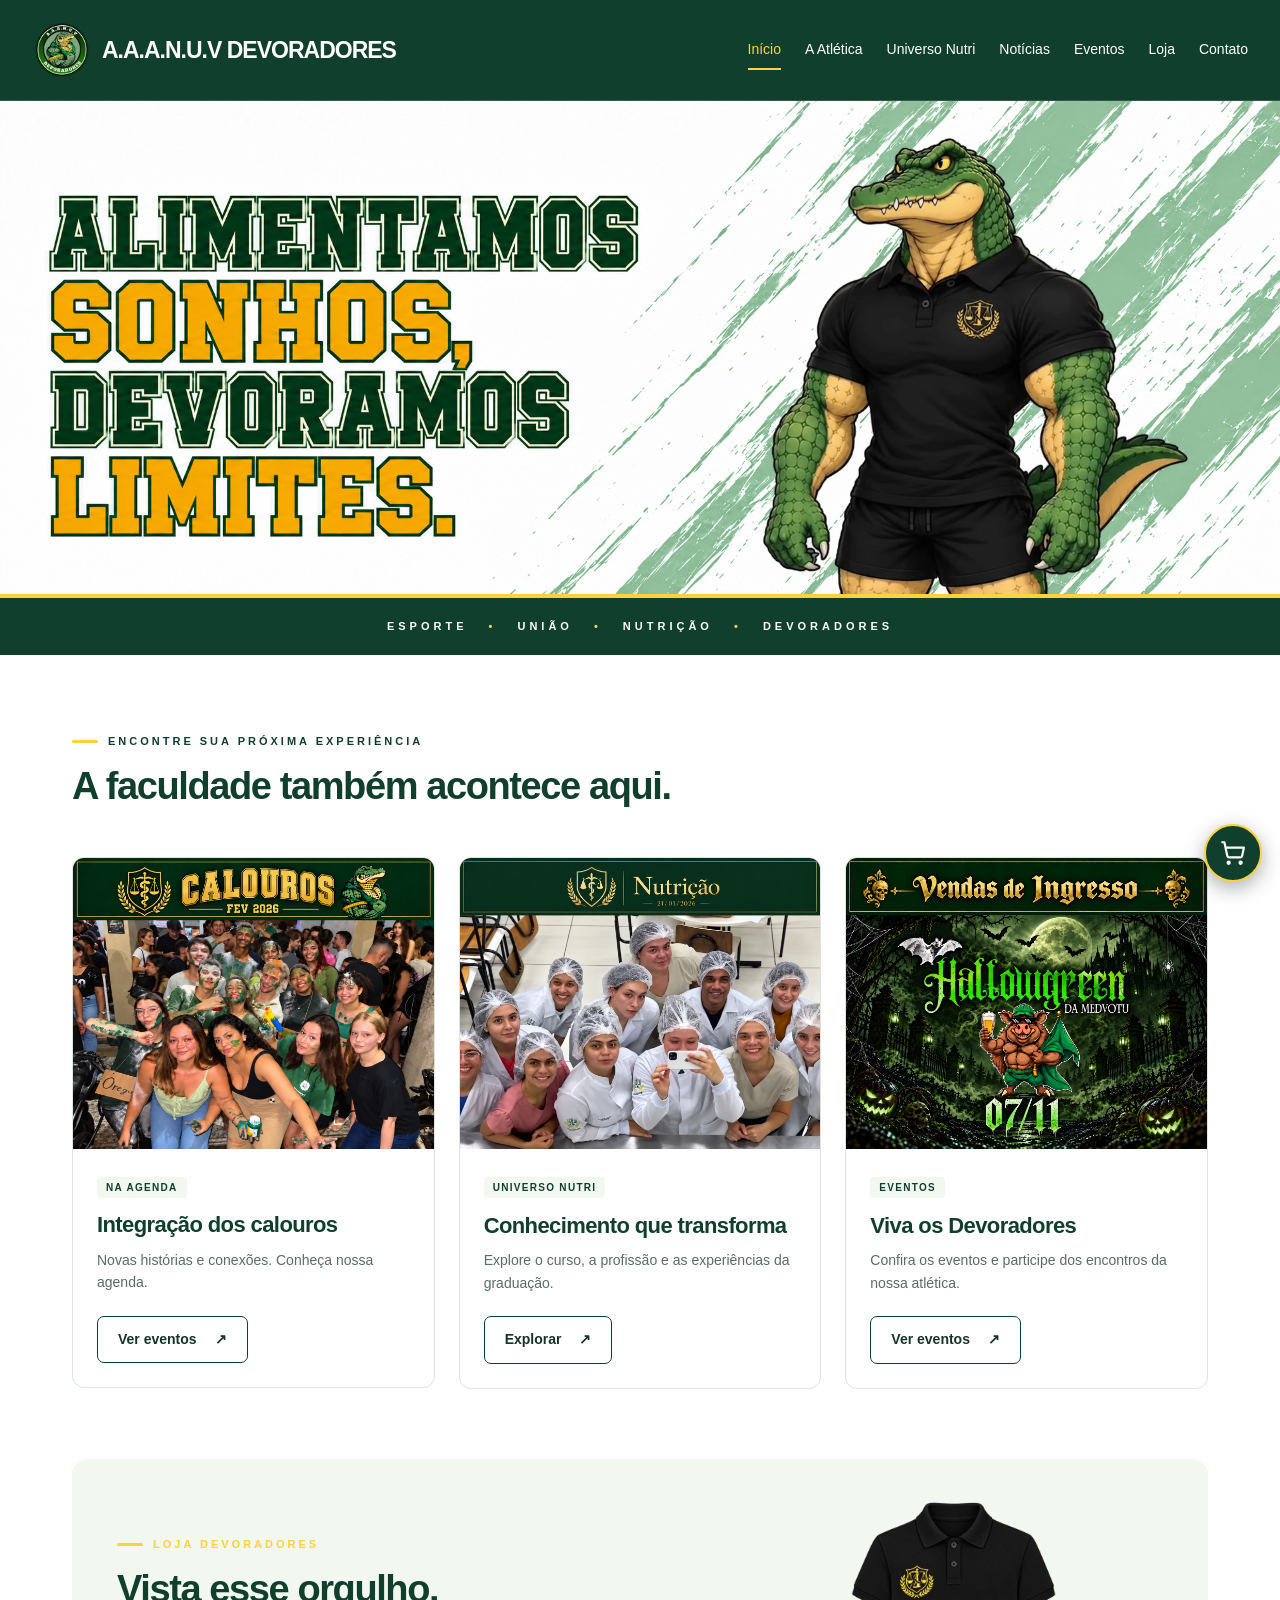
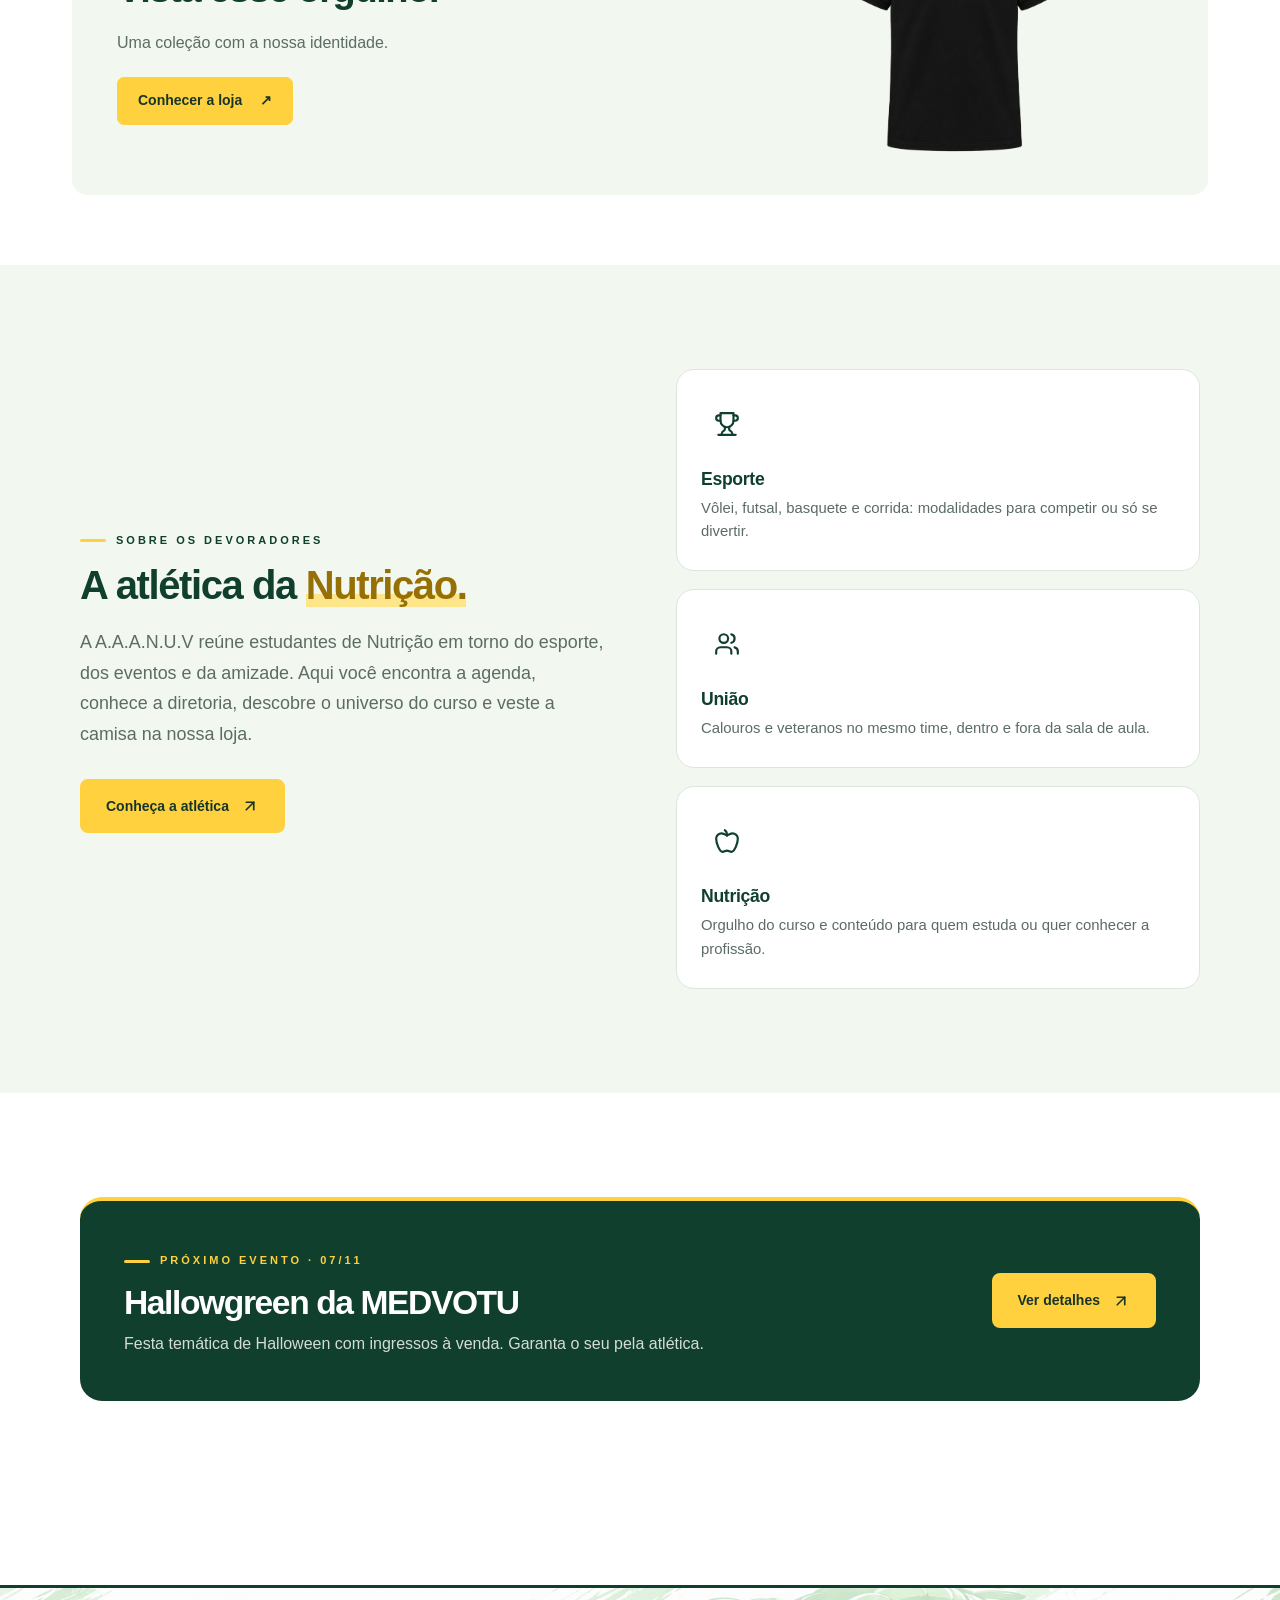
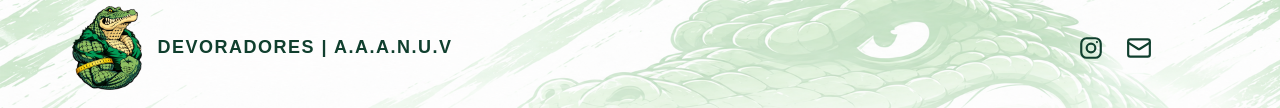
==== commit f31a72d4: "auto-commit" ====
--- a/index.html
+++ b/index.html
@@ -9,7 +9,7 @@
     />
     <title>Início | Devoradores</title>
     <link rel="icon" href="assets/logo.png" type="image/png" />
-    <link rel="stylesheet" href="assets/layout-final.css?v=22" />
+    <link rel="stylesheet" href="assets/layout-final.css?v=23" />
     <link rel="stylesheet" href="assets/extras.css?v=1" />
     <style>
       /* Keep the character at full banner height; the WebM has transparent side margins. */
@@ -24,6 +24,47 @@
       }
     </style>
     <script src="components/site-header.js"></script><script src="components/site-footer.js"></script><script defer src="assets/app.js"></script>
+      <style id="eyebrow-unificado">
+      /* Rótulos pequenos de seção: todos seguem o layout do .atl-eyebrow */
+      html body .atl-eyebrow,
+      html body .nut-eyebrow,
+      html body .evt-eyebrow,
+      html body .ex-eyebrow,
+      html body .eyebrow,
+      html body .acao-info .eyebrow-line {
+        display: inline-flex;
+        align-items: center;
+        gap: 10px;
+        margin: 0 0 16px;
+        padding: 0;
+        font-size: 11px;
+        font-weight: 700;
+        letter-spacing: 3px;
+        line-height: 1.4;
+        text-transform: uppercase;
+        color: #103f2e;
+        background: none;
+        border: 0;
+        border-radius: 0;
+      }
+      html body .atl-eyebrow::before,
+      html body .nut-eyebrow::before,
+      html body .evt-eyebrow::before,
+      html body .ex-eyebrow::before,
+      html body .eyebrow::before,
+      html body .acao-info .eyebrow-line::before {
+        content: "";
+        flex: none;
+        width: 26px;
+        height: 3px;
+        border-radius: 3px;
+        background: #ffd13e;
+      }
+      /* Fundos escuros: texto dourado para manter o contraste */
+      html body .ex-sec--dark .ex-eyebrow,
+      html body .ex-banner .ex-eyebrow,
+      html body .callout .eyebrow { color: #ffd13e; }
+    </style>
   </head>
   <body>
     <a class="skip" href="#main">Pular para o conteúdo</a>
@@ -33,14 +74,26 @@
         class="hero hero-banner"
         aria-label="Alimentamos sonhos, devoramos limites."
       >
-        <img
-          class="slogan-banner"
-          src="assets/background/topo.png"
-          alt="Alimentamos sonhos, devoramos limites. — slogan em verde e amarelo, com rachados verdes à direita"
-          width="2021"
-          height="778"
-          fetchpriority="high"
-        />
+        <picture class="slogan-picture">
+          <source
+            media="(max-width: 640px)"
+            srcset="assets/background/topo-mobile.webp"
+            type="image/webp"
+          />
+          <source
+            media="(max-width: 640px)"
+            srcset="assets/background/topo-mobile.png"
+            type="image/png"
+          />
+          <img
+            class="slogan-banner"
+            src="assets/background/topo.png"
+            alt="Alimentamos sonhos, devoramos limites. — slogan em verde e amarelo, com rachados verdes"
+            width="2021"
+            height="778"
+            fetchpriority="high"
+          />
+        </picture>
         <div class="mascot-animation">
           <video
             id="animated-mascot"
--- a/assets/layout-final.css
+++ b/assets/layout-final.css
@@ -47,8 +47,31 @@
         box-shadow: none;
       }
 
+      .hero-banner .slogan-picture { display: block; }
+
+      /* Celular: slogan em cima (topo-mobile) e o crocodilo em loop embaixo,
+         com os pés rente à faixa verde (divisória). O vídeo tem margens
+         transparentes dos lados, então é recortado para o crocodilo ocupar
+         quase toda a largura da tela. */
       @media (max-width: 640px) {
-        .hero-banner .mascot-animation { inset: 2% 1% 0 52%; }
+        .hero-banner .mascot-animation {
+          inset: auto 4% 0 4%;
+          width: auto;
+          aspect-ratio: 730 / 720;
+          display: block;
+          overflow: hidden;
+        }
+        .hero-banner .mascot-animation video#animated-mascot,
+        .hero-banner .mascot-animation .hero-image {
+          position: absolute;
+          left: 50%;
+          bottom: 0;
+          transform: translateX(-50%);
+          width: auto;
+          height: 100%;
+          max-width: none;
+          max-height: none;
+        }
       }
     
 body>main#main.home-full-width{width:100%;max-width:none;padding:0;margin:0}
@@ -350,3 +373,15 @@
   .cart-fab:hover::after{opacity:1;transform:translate(0,-50%)}
 }
 @media(prefers-reduced-motion:reduce){.cart-fab::before,.cart-fab::after{transition:none}}
+
+/* ---- e-mail no rodapé ---- */
+footer.site-footer .social a.footer-mail{align-items:center;gap:8px;font-size:14px;font-weight:700;letter-spacing:.2px}
+footer.site-footer .social a.footer-mail span{overflow-wrap:anywhere}
+@media(max-width:780px){footer.site-footer .footer-inner{flex-wrap:wrap;padding-top:14px;padding-bottom:14px}footer.site-footer .social{order:2;flex:1 0 100%;justify-content:flex-start;gap:14px;flex-wrap:wrap}footer.site-footer .social a.footer-mail{font-size:12.5px}}
+/* ---- Pix manual (chave e-mail) ---- */
+.pix-box{margin:0 0 16px;padding:14px 16px;border:1px solid #bfd8c7;border-radius:14px;background:linear-gradient(180deg,#f7fcf8,#edf6ef)}
+.pix-box .pix-label{margin:0 0 8px;font-size:11px;font-weight:bold;letter-spacing:2px;text-transform:uppercase;color:var(--green)}
+.pix-key{display:flex;align-items:center;gap:12px;flex-wrap:wrap}
+.pix-key code{flex:1 1 220px;min-width:0;padding:8px 12px;border-radius:10px;background:#fff;border:1px solid var(--line);font-size:14px;font-weight:bold;color:var(--green);overflow-wrap:anywhere;user-select:all}
+/* ---- botões do formulário de contato ---- */
+.form-actions{display:flex;flex-wrap:wrap;gap:12px}
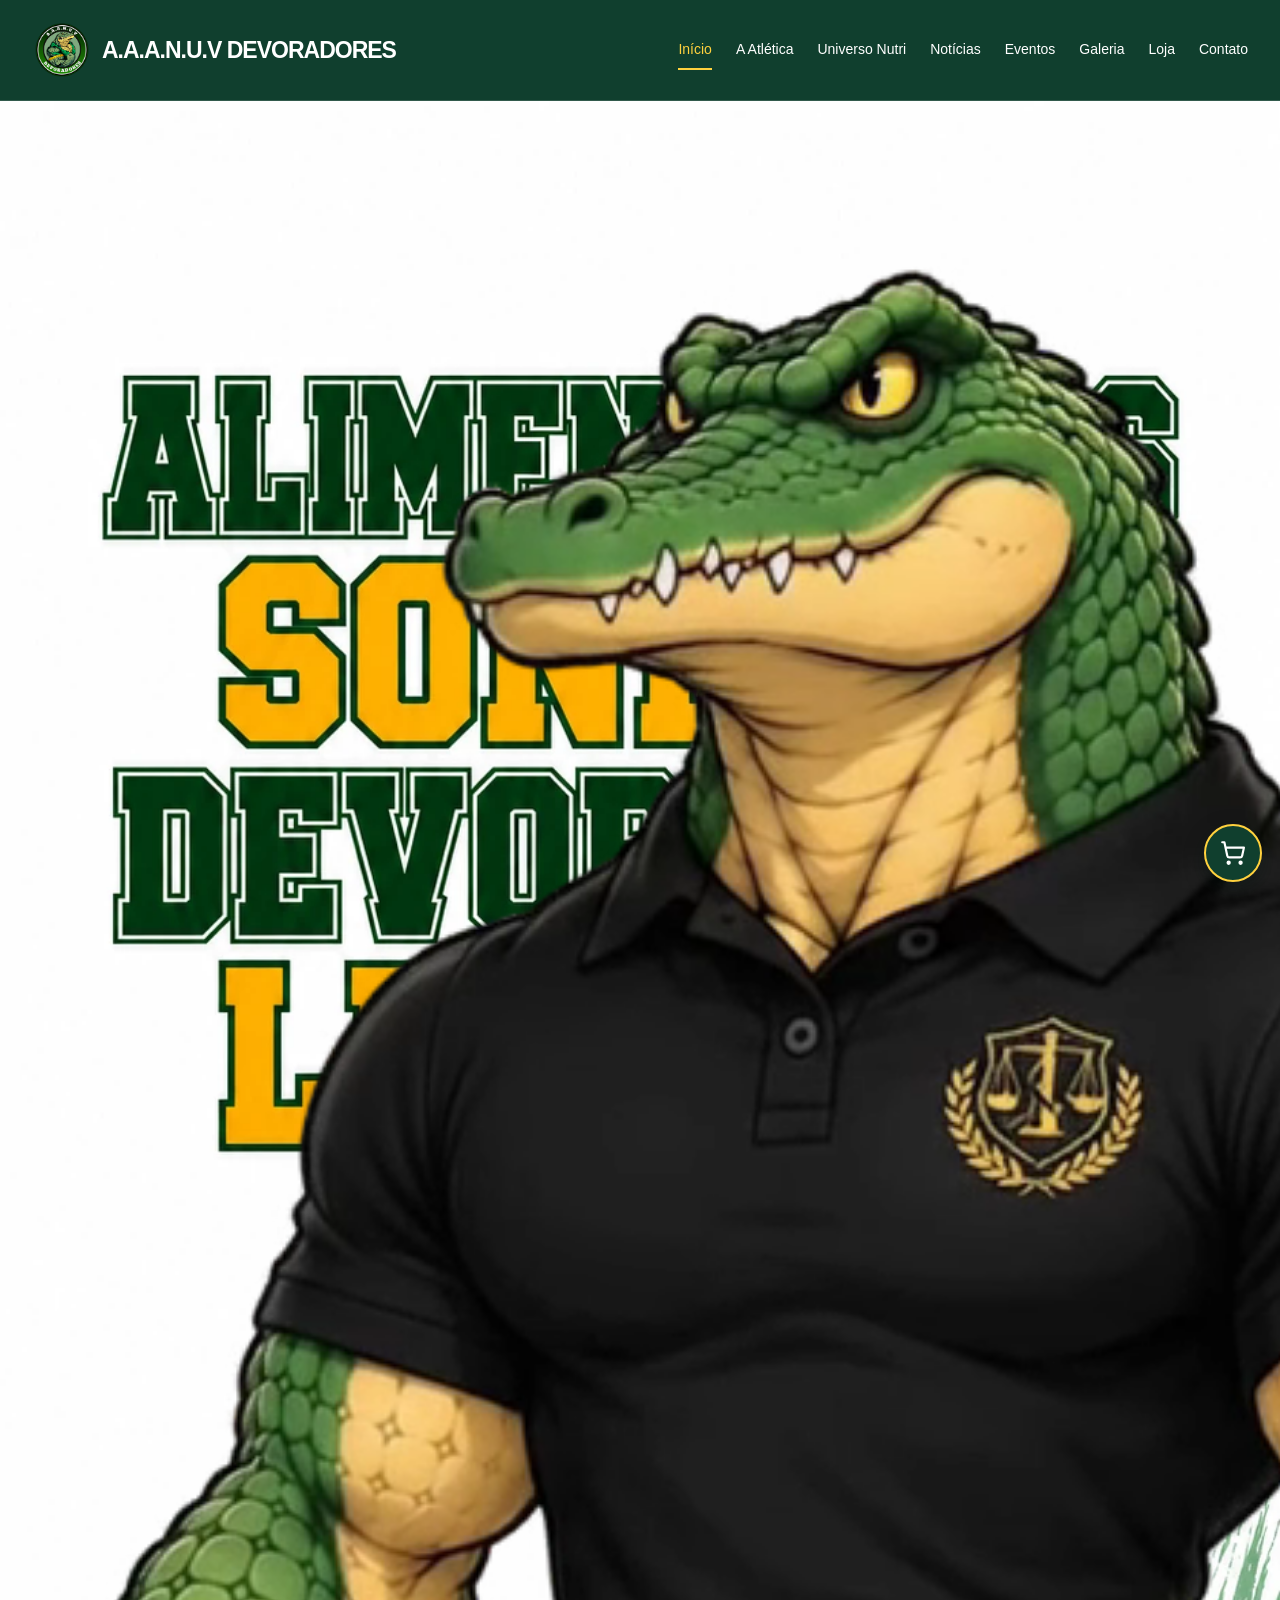
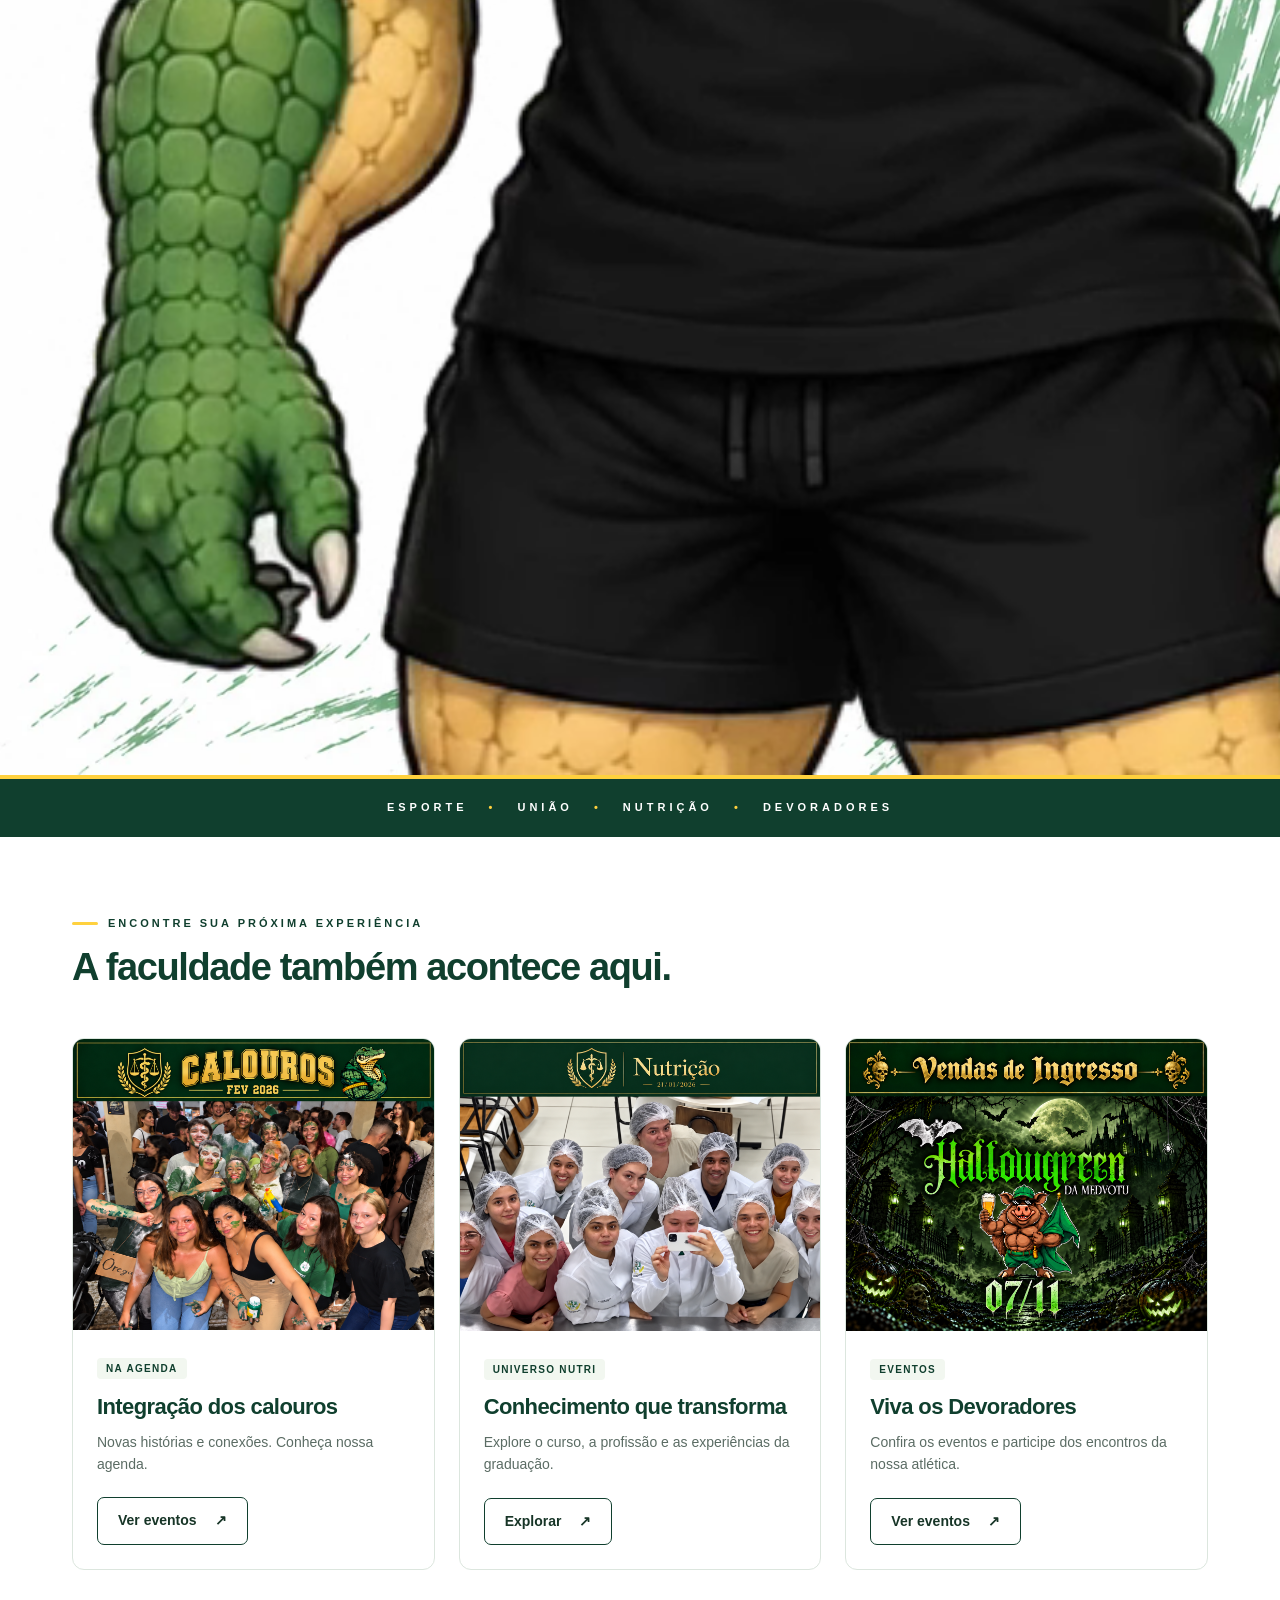
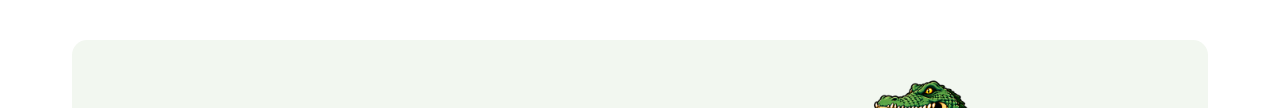
==== commit 97fdbbaa: "Update index.html" ====
--- a/index.html
+++ b/index.html
@@ -182,7 +182,7 @@
         </div>
         <img
           class=""
-          src="assets/camiseta.png"
+          src="assets/compras.png"
           alt="Camiseta esportiva Devoradores"
           loading="lazy"
         />
--- a/assets/layout-final.css
+++ b/assets/layout-final.css
@@ -385,3 +385,42 @@
 .pix-key code{flex:1 1 220px;min-width:0;padding:8px 12px;border-radius:10px;background:#fff;border:1px solid var(--line);font-size:14px;font-weight:bold;color:var(--green);overflow-wrap:anywhere;user-select:all}
 /* ---- botões do formulário de contato ---- */
 .form-actions{display:flex;flex-wrap:wrap;gap:12px}
+
+/* Rodape mobile: marca e redes sociais sempre na mesma linha */
+@media (max-width: 780px) {
+  footer.site-footer .footer-inner {
+    display: flex;
+    flex-wrap: nowrap;
+    align-items: center;
+    justify-content: space-between;
+    gap: 8px;
+    padding: 12px 14px;
+  }
+  footer.site-footer .footer-brand {
+    flex: 1 1 auto;
+    min-width: 0;
+    gap: 7px;
+  }
+  footer.site-footer .footer-brand img { height: 48px; }
+  footer.site-footer .footer-title {
+    min-width: 0;
+    font-size: clamp(9px, 2.5vw, 12px);
+    letter-spacing: 0;
+    line-height: 1.25;
+  }
+  footer.site-footer .footer-title span { white-space: normal; }
+  footer.site-footer .social {
+    order: 0;
+    flex: 0 0 auto;
+    display: flex;
+    flex-wrap: nowrap;
+    align-items: center;
+    justify-content: flex-end;
+    gap: 12px;
+  }
+  footer.site-footer .social a { flex: 0 0 auto; }
+  footer.site-footer .social svg { width: 21px; height: 21px; }
+}
+
+/* Carrinho acompanha a borda superior do rodape, sem cobrir os icones. */
+@media(max-width:780px){.cart-fab{bottom:var(--cart-footer-offset, max(14px, env(safe-area-inset-bottom)));}}
